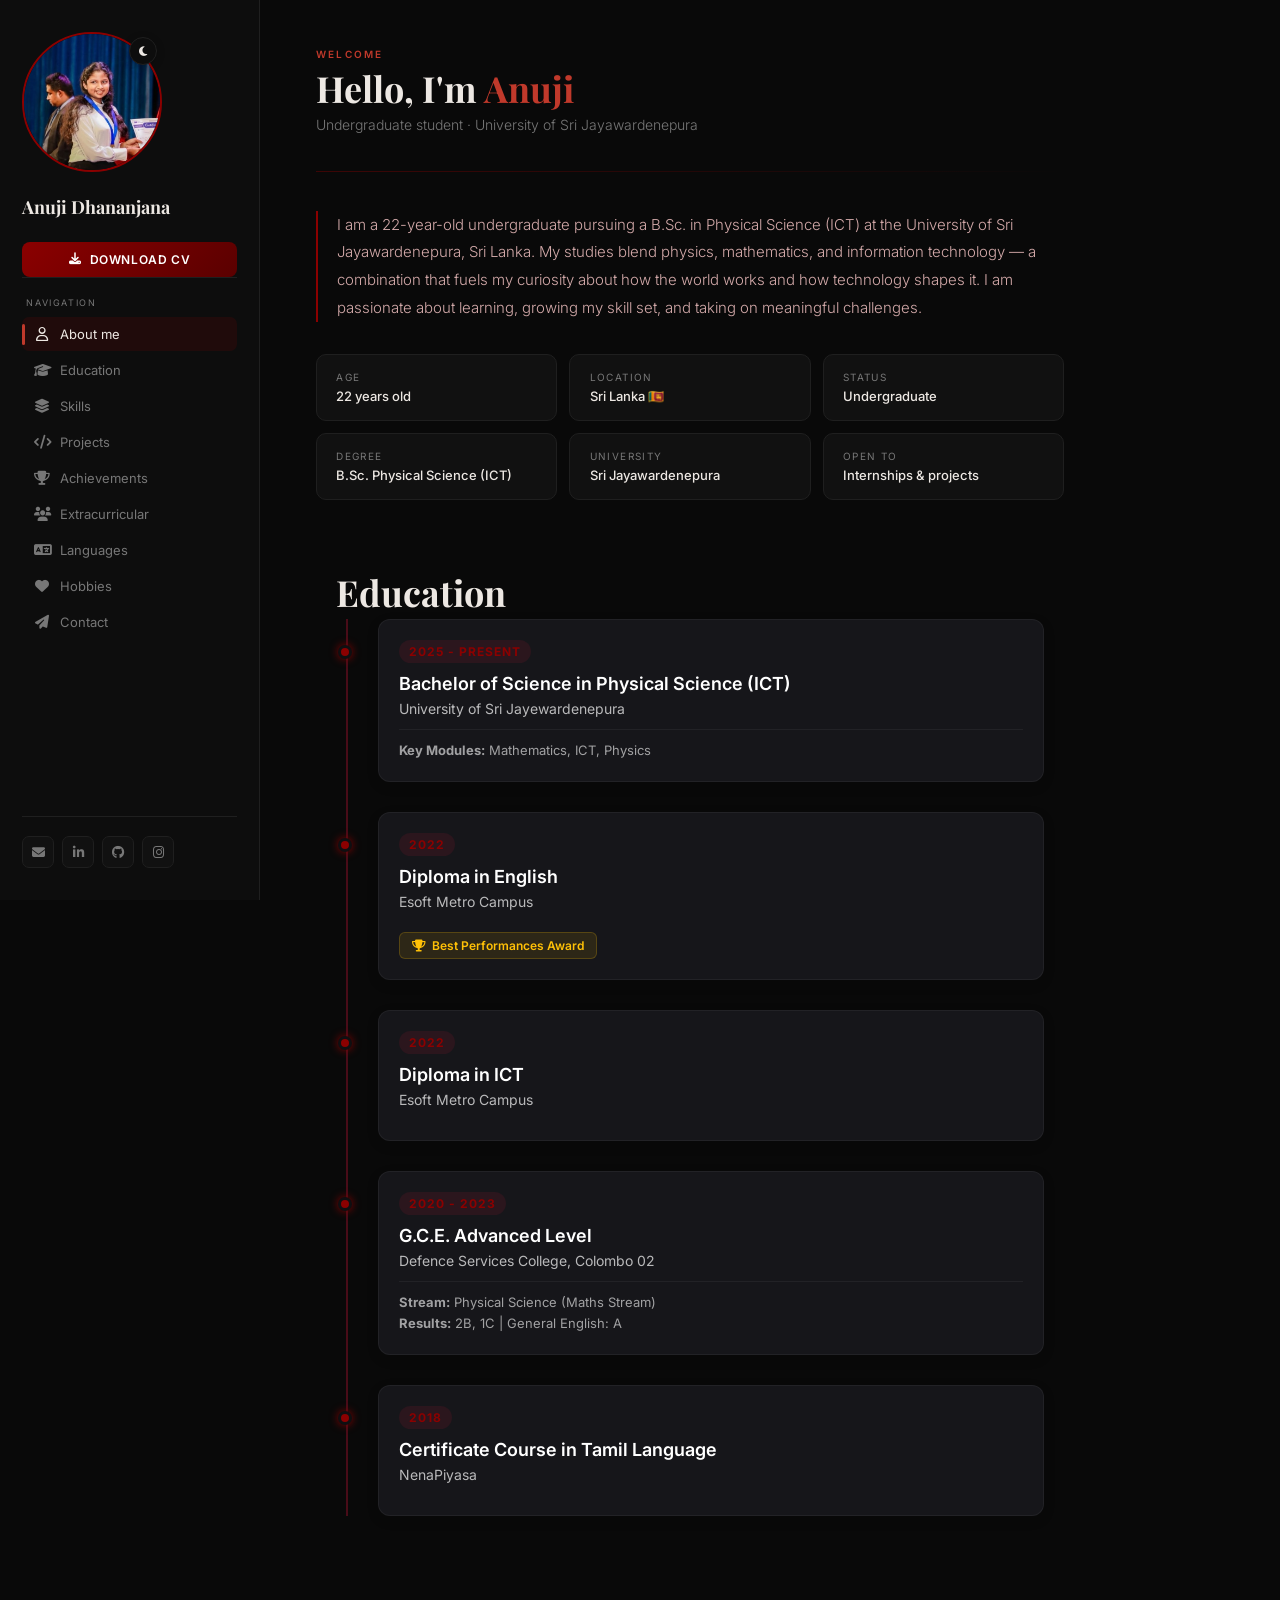
==== index.html @ 2f204ef8 "Completed education section with correct author details" ====
<!DOCTYPE html>
<html lang="en">
<head>
  <meta charset="UTF-8" />
  <meta name="viewport" content="width=device-width, initial-scale=1.0"/>
  <title>Anuji Dhananjana | Portfolio</title>
  <link href="https://fonts.googleapis.com/css2?family=Playfair+Display:ital,wght@0,400;0,700;1,400&family=Inter:wght@300;400;500;600&display=swap" rel="stylesheet"/>
  <link rel="stylesheet" href="https://cdnjs.cloudflare.com/ajax/libs/font-awesome/6.5.0/css/all.min.css"/>
  <link rel="stylesheet" href="style.css" />
</head>
<body>

  <aside class="sidebar">
  
  <div class="profile-container">
    <button class="theme-btn" id="themeToggleBtn">
      <i class="fa-solid fa-moon"></i>
    </button>
    <img src="my photo.jpg.jpeg" alt="Anuji Dhananjana" class="sidebar-profile-img" onerror="this.style.display='none';">
  </div>

    <p class="sidebar-name">Anuji Dhananjana</p>
    
    
    <a href="CV.pdf" download="Anuji_Dhananjana_CV.pdf" class="cv-download-btn">
      <i class="fa-solid fa-download"></i> Download CV
    </a>

    <div class="nav-divider"></div>
    <p class="nav-label">Navigation</p>
    <nav>
      <a href="#" class="active" data-section="about"><i class="fa-regular fa-user"></i> About me</a>
      <a href="#" data-section="education"><i class="fa-solid fa-graduation-cap"></i> Education</a>
      <a href="#" data-section="skills"><i class="fa-solid fa-layer-group"></i> Skills</a>
      <a href="#" data-section="projects"><i class="fa-solid fa-code"></i> Projects</a>
      <a href="#" data-section="achievements"><i class="fa-solid fa-trophy"></i> Achievements</a>
      <a href="#" data-section="extracurricular"><i class="fa-solid fa-users"></i> Extracurricular</a>
      <a href="#" data-section="languages"><i class="fa-solid fa-language"></i> Languages</a>
      <a href="#" data-section="hobbies"><i class="fa-solid fa-heart"></i> Hobbies</a>
      <a href="#" data-section="contact"><i class="fa-solid fa-paper-plane"></i> Contact</a>
    </nav>
    <div class="sidebar-social">
      <a href="mailto:anujidhananjana67@gmail.com" title="Email"><i class="fa-solid fa-envelope"></i></a>
      <a href="https://www.linkedin.com/in/anuji-dhananjana" target="_blank" title="LinkedIn"><i class="fa-brands fa-linkedin-in"></i></a>
      <a href="https://github.com/anujidhananjana67-tech" target="_blank" title="GitHub"><i class="fa-brands fa-github"></i></a>
      <a href="https://www.instagram.com/__snixzee.__" target="_blank" title="Instagram"><i class="fa-brands fa-instagram"></i></a>
    </div>
  </aside>

  <main>

    <section id="about" class="section active">
      <p class="section-eyebrow">Welcome</p>
      <h1 class="section-title">Hello, I'm <em>Anuji</em></h1>
      <p class="section-sub">Undergraduate student · University of Sri Jayawardenepura</p>
      <div class="divider"></div>
      <p class="about-intro">
        I am a 22-year-old undergraduate pursuing a B.Sc. in Physical Science (ICT) at the University of Sri Jayawardenepura, Sri Lanka. My studies blend physics, mathematics, and information technology — a combination that fuels my curiosity about how the world works and how technology shapes it. I am passionate about learning, growing my skill set, and taking on meaningful challenges.
      </p>
      <div class="about-grid">
        <div class="about-card">
          <p class="lbl">Age</p>
          <p class="val">22 years old</p>
        </div>
        <div class="about-card">
          <p class="lbl">Location</p>
          <p class="val">Sri Lanka 🇱🇰</p>
        </div>
        <div class="about-card">
          <p class="lbl">Status</p>
          <p class="val">Undergraduate</p>
        </div>
        <div class="about-card">
          <p class="lbl">Degree</p>
          <p class="val">B.Sc. Physical Science (ICT)</p>
        </div>
        <div class="about-card">
          <p class="lbl">University</p>
          <p class="val">Sri Jayawardenepura</p>
        </div>
        <div class="about-card">
          <p class="lbl">Open to</p>
          <p class="val">Internships & projects</p>
        </div>
      </div>
    </section>

  <section id="education" class="education-section">
  <h2 class="section-title">Education</h2>
  
  <div class="education-timeline">
    
    <!-- University Section -->
    <div class="education-item">
      <div class="education-dot"></div>
      <div class="education-content">
        <span class="education-date">2025 - Present</span>
        <h3>Bachelor of Science in Physical Science (ICT)</h3>
        <h4>University of Sri Jayewardenepura</h4>
        <div class="education-details">
          <strong>Key Modules:</strong> Mathematics, ICT, Physics
        </div>
      </div>
    </div>

    <!-- Diploma in English -->
    <div class="education-item">
      <div class="education-dot"></div>
      <div class="education-content">
        <span class="education-date">2022</span>
        <h3>Diploma in English</h3>
        <h4>Esoft Metro Campus</h4>
        <div class="education-badge">
          <i class="fa-solid fa-trophy"></i> Best Performances Award
        </div>
      </div>
    </div>

    <!-- Diploma in ICT -->
    <div class="education-item">
      <div class="education-dot"></div>
      <div class="education-content">
        <span class="education-date">2022</span>
        <h3>Diploma in ICT</h3>
        <h4>Esoft Metro Campus</h4>
      </div>
    </div>

    <!-- Advanced Level Section -->
    <div class="education-item">
      <div class="education-dot"></div>
      <div class="education-content">
        <span class="education-date">2020 - 2023</span>
        <h3>G.C.E. Advanced Level</h3>
        <h4>Defence Services College, Colombo 02</h4>
        <div class="education-details">
          <strong>Stream:</strong> Physical Science (Maths Stream)<br>
          <strong>Results:</strong> 2B, 1C | General English: A
        </div>
      </div>
    </div>

    <!-- Tamil Language Course -->
    <div class="education-item">
      <div class="education-dot"></div>
      <div class="education-content">
        <span class="education-date">2018</span>
        <h3>Certificate Course in Tamil Language</h3>
        <h4>NenaPiyasa</h4>
      </div>
    </div>

  </div>
</section>

    <section id="skills" class="section">
      <p class="section-eyebrow">Capabilities</p>
      <h1 class="section-title">My <em>Skills</em></h1>
      <p class="section-sub">Building competencies as an undergraduate</p>
      <div class="divider"></div>
      <div class="skills-grid">
        <div class="skill-card">
          <div class="skill-icon"><i class="fa-solid fa-atom"></i></div>
          <div style="flex:1">
            <p class="skill-name">Physics</p>
            <p class="skill-desc">Classical mechanics, electromagnetism, and modern physics concepts studied at university level.</p>
            <div class="skill-bar-wrap"><div class="skill-bar" style="width:70%"></div></div>
          </div>
        </div>
        <div class="skill-card">
          <div class="skill-icon"><i class="fa-solid fa-infinity"></i></div>
          <div style="flex:1">
            <p class="skill-name">Mathematics</p>
            <p class="skill-desc">Calculus, linear algebra, statistics, and analytical problem-solving.</p>
            <div class="skill-bar-wrap"><div class="skill-bar" style="width:75%"></div></div>
          </div>
        </div>
        <div class="skill-card">
          <div class="skill-icon"><i class="fa-solid fa-laptop-code"></i></div>
          <div style="flex:1">
            <p class="skill-name">ICT Fundamentals</p>
            <p class="skill-desc">Core computing, information systems, and digital technology principles.</p>
            <div class="skill-bar-wrap"><div class="skill-bar" style="width:65%"></div></div>
          </div>
        </div>
        <div class="skill-card">
          <div class="skill-icon"><i class="fa-solid fa-brain"></i></div>
          <div style="flex:1">
            <p class="skill-name">Analytical Thinking</p>
            <p class="skill-desc">Logical reasoning and structured problem-solving developed through science education.</p>
            <div class="skill-bar-wrap"><div class="skill-bar" style="width:80%"></div></div>
          </div>
        </div>
        <div class="skill-card">
          <div class="skill-icon"><i class="fa-solid fa-users"></i></div>
          <div style="flex:1">
            <p class="skill-name">Teamwork</p>
            <p class="skill-desc">Collaborative work in group assignments and university activities.</p>
            <div class="skill-bar-wrap"><div class="skill-bar" style="width:78%"></div></div>
          </div>
        </div>
        <div class="skill-card">
          <div class="skill-icon"><i class="fa-solid fa-comments"></i></div>
          <div style="flex:1">
            <p class="skill-name">Communication</p>
            <p class="skill-desc">Presenting ideas clearly in both Sinhala and English.</p>
            <div class="skill-bar-wrap"><div class="skill-bar" style="width:72%"></div></div>
          </div>
        </div>
      </div>
    </section>

    <section id="projects" class="section">
      <p class="section-eyebrow">Work & Learning</p>
      <h1 class="section-title">Projects & <em>Coursework</em></h1>
      <p class="section-sub">Academic projects and hands-on learning</p>
      <div class="divider"></div>
      <div class="project-card">
        <span class="project-tag">Coursework</span>
        <p class="project-name">Physics Laboratory Reports</p>
        <p class="project-desc">Conducted and documented various physics experiments including mechanics, optics, and electrical circuits. Developed skills in data collection, error analysis, and scientific writing.</p>
        <div class="project-techs">
          <span class="tech-pill">Physics</span>
          <span class="tech-pill">Data analysis</span>
          <span class="tech-pill">Scientific writing</span>
        </div>
      </div>
      <div class="project-card">
        <span class="project-tag">Academic</span>
        <p class="project-name">Mathematics Problem Sets</p>
        <p class="project-desc">Completed advanced problem sets in calculus, linear algebra, and statistics as part of the degree curriculum. Strengthened logical and numerical reasoning skills.</p>
        <div class="project-techs">
          <span class="tech-pill">Calculus</span>
          <span class="tech-pill">Linear Algebra</span>
          <span class="tech-pill">Statistics</span>
        </div>
      </div>
    </section>

    <section id="achievements" class="section">
      <p class="section-eyebrow">Recognition</p>
      <h1 class="section-title"><em>Achievements</em></h1>
      <p class="section-sub">Milestones along the way</p>
      <div class="divider"></div>
      <div class="achievement-item">
        <div class="ach-icon"><i class="fa-solid fa-graduation-cap"></i></div>
        <div>
          <p class="ach-title">University Admission — Physical Science (ICT)</p>
          <p class="ach-sub">Secured a place at University of Sri Jayawardenepura through competitive A/L results · 2022</p>
        </div>
      </div>
      <div class="achievement-item">
        <div class="ach-icon"><i class="fa-solid fa-star"></i></div>
        <div>
          <p class="ach-title">G.C.E. Advanced Level — Physical Science Stream</p>
          <p class="ach-sub">Completed A/L examinations qualifying for university entry in Physical Science</p>
        </div>
      </div>
    </section>

    <section id="extracurricular" class="section">
      <p class="section-eyebrow">Beyond the Classroom</p>
      <h1 class="section-title">Extracurricular <em>Activities</em></h1>
      <p class="section-sub">Involvement outside of academics</p>
      <div class="divider"></div>
      <div class="extra-card">
        <div class="extra-icon"><i class="fa-solid fa-university"></i></div>
        <div>
          <p class="extra-title">University Student Community</p>
          <p class="extra-sub">Actively participating in university life, student events, and community programmes at the University of Sri Jayawardenepura.</p>
        </div>
      </div>
      <div class="extra-card">
        <div class="extra-icon"><i class="fa-solid fa-music"></i></div>
        <div>
          <p class="extra-title">Dance</p>
          <p class="extra-sub">Active dancer — a creative pursuit that builds discipline, coordination, and self-expression.</p>
        </div>
      </div>
    </section>

    <section id="languages" class="section">
      <p class="section-eyebrow">Communication</p>
      <h1 class="section-title"><em>Languages</em></h1>
      <p class="section-sub">Languages I speak and understand</p>
      <div class="divider"></div>
      <div class="lang-grid">
        <div class="lang-card">
          <div class="lang-flag">🇱🇰</div>
          <div>
            <p class="lang-name">Sinhala</p>
            <p class="lang-level">Native language</p>
            <div class="lang-dots">
              <div class="ldot on"></div><div class="ldot on"></div><div class="ldot on"></div><div class="ldot on"></div><div class="ldot on"></div>
            </div>
          </div>
        </div>
        <div class="lang-card">
          <div class="lang-flag">🇬🇧</div>
          <div>
            <p class="lang-name">English</p>
            <p class="lang-level">Academic & professional proficiency</p>
            <div class="lang-dots">
              <div class="ldot on"></div><div class="ldot on"></div><div class="ldot on"></div><div class="ldot on"></div><div class="ldot off"></div>
            </div>
          </div>
        </div>
      </div>
    </section>

    <section id="hobbies" class="section">
      <p class="section-eyebrow">Personal Life</p>
      <h1 class="section-title">Hobbies & <em>Interests</em></h1>
      <p class="section-sub">What keeps me inspired outside of studies</p>
      <div class="divider"></div>
      <div class="hobbies-grid">
        <div class="hobby-card">
          <span class="hobby-icon">💃</span>
          <p class="hobby-name">Dance</p>
          <p class="hobby-note">A passion for movement and rhythm — dance brings creativity and energy into daily life.</p>
        </div>
        <div class="hobby-card">
          <span class="hobby-icon">🌸</span>
          <p class="hobby-name">Paper Quilling</p>
          <p class="hobby-note">Creating intricate art through rolled paper strips — patience, creativity, and precision combined.</p>
        </div>
        <div class="hobby-card">
          <span class="hobby-icon">✈️</span>
          <p class="hobby-name">Travelling</p>
          <p class="hobby-note">Exploring new places, cultures, and experiences — a love of discovery and adventure.</p>
        </div>
      </div>
    </section>

    <section id="contact" class="section">
      <p class="section-eyebrow">Get in Touch</p>
      <h1 class="section-title">Contact <em>Me</em></h1>
      <p class="section-sub">Open to internships, collaborations, and connections</p>
      <div class="divider"></div>
      <div class="contact-grid">
        <a class="contact-card" href="mailto:anujidhananjana67@gmail.com">
          <div class="contact-icon"><i class="fa-solid fa-envelope"></i></div>
          <div>
            <p class="contact-label">Email</p>
            <p class="contact-value">anujidhananjana67@gmail.com</p>
          </div>
        </a>
        <a class="contact-card" href="https://www.linkedin.com/in/anuji-dhananjana" target="_blank">
          <div class="contact-icon"><i class="fa-brands fa-linkedin-in"></i></div>
          <div>
            <p class="contact-label">LinkedIn</p>
            <p class="contact-value">Anuji Dhananjana</p>
          </div>
        </a>
        <a class="contact-card" href="https://github.com/anujidhananjana67-tech" target="_blank">
          <div class="contact-icon"><i class="fa-brands fa-github"></i></div>
          <div>
            <p class="contact-label">GitHub</p>
            <p class="contact-value">anujidhananjana67-tech</p>
          </div>
        </a>
        <a class="contact-card" href="https://www.instagram.com/__snixzee.__" target="_blank">
          <div class="contact-icon"><i class="fa-brands fa-instagram"></i></div>
          <div>
            <p class="contact-label">Instagram</p>
            <p class="contact-value">@__snixzee.__</p>
          </div>
        </a>
      </div>
      <div class="contact-msg">
        <p>Feel free to reach out for <strong>internship opportunities</strong>, <strong>academic collaborations</strong>, or just to connect. I'm always open to learning from new people and experiences.</p>
      </div>
    </section>

  </main>

  <script src="script.js"></script>
</body>
</html>
---- style.css ----
*, *::before, *::after { margin: 0; padding: 0; box-sizing: border-box; }

/* ── THEME VARIABLES ── */
:root {
  --crimson: #8B0000;
  --crimson-mid: #A80000;
  --crimson-light: #C0392B;
  --crimson-glow: rgba(139,0,0,0.15);
  
  /* Dark Mode Defaults */
  --black: #090909;
  --sidebar-bg: #0d0d0d;
  --card: #111111;
  --card2: #161616;
  --border: #1f1f1f;
  --border-red: rgba(139,0,0,0.35);
  --text: #EDE8E3;
  --text-muted: #777;
  --text-accent: #D4AAAA;
  --chip-dark-bg: #191919;
  --chip-dark-border: #272727;
  --chip-dark-text: #888;
  
  --nav-w: 260px;
}

/* Light Mode Overrides */
[data-theme="light"] {
  --black: #f7f5f3;
  --sidebar-bg: #ffffff;
  --card: #ffffff;
  --card2: #fdfdfd;
  --border: #e2deda;
  --border-red: rgba(139,0,0,0.2);
  --text: #222222;
  --text-muted: #666666;
  --text-accent: #5c3a3a;
  --crimson-glow: rgba(139,0,0,0.08);
  --chip-dark-bg: #eaeaea;
  --chip-dark-border: #d0d0d0;
  --chip-dark-text: #555;
}

html { scroll-behavior: smooth; }

body {
  background: var(--black);
  color: var(--text);
  font-family: 'Inter', sans-serif;
  display: flex;
  min-height: 100vh;
  transition: background 0.3s, color 0.3s;
}

/* ── SIDEBAR ── */
.sidebar {
  width: var(--nav-w);
  position: fixed;
  top: 0; left: 0; bottom: 0;
  background: var(--sidebar-bg);
  border-right: 1px solid var(--border);
  display: flex;
  flex-direction: column;
  padding: 2rem 1.4rem;
  z-index: 100;
  transition: background 0.3s, border-color 0.3s;
  overflow-y: auto;
}

.theme-toggle-wrap {
  display: flex;
  justify-content: flex-end;
  margin-bottom: 1rem;
}

.theme-btn {
  position: absolute;
  top: 5px; right: 5px;     
  z-index: 10;
  width: 28px;              
  height: 28px;             
  border-radius: 50%;       
  background: var(--sidebar-bg);
  border: 1px solid var(--border);
  color: var(--text);
  cursor: pointer;
  display: flex;
  align-items: center;
  justify-content: center;
  font-size: 11px;
  transition: all 0.2s ease;
  box-shadow: 0 2px 8px rgba(0,0,0,0.2); 
}

.theme-btn:hover {
  border-color: var(--crimson-light);
  transform: scale(1.05);   
}

.profile-container {
  position: relative;
  width: 140px;
  height: 140px;
  margin-bottom: 1.5rem;
}

.sidebar-profile-img {
  width: 100%;
  height: 100%;
  border-radius: 50%;
  object-fit: cover;
  border: 2px solid var(--crimson);
  background: #222;
  display: block;
}

.sidebar-name {
  font-family: 'Playfair Display', serif;
  font-size: 18px; font-weight: 700;
  color: var(--text); line-height: 1.25;
  margin-bottom: 4px;
}

.sidebar-role {
  font-size: 11px; color: var(--crimson-light);
  letter-spacing: 0.1em; text-transform: uppercase;
  margin-bottom: 1.5rem;
}

.nav-divider {
  height: 1px; background: var(--border);
  margin-bottom: 1.2rem;
}

.nav-label {
  font-size: 9px; letter-spacing: 0.18em;
  text-transform: uppercase; color: var(--text-muted);
  margin-bottom: 0.6rem; padding-left: 4px;
}

nav { flex: 1; }

nav a {
  display: flex; align-items: center; gap: 10px;
  padding: 9px 12px; border-radius: 7px;
  text-decoration: none; color: var(--text-muted);
  font-size: 13px; font-weight: 400;
  margin-bottom: 2px;
  transition: background 0.18s, color 0.18s;
  position: relative;
}

nav a i { font-size: 14px; width: 16px; text-align: center; }

nav a:hover, nav a.active {
  background: var(--crimson-glow);
  color: var(--text);
}

nav a.active::before {
  content: '';
  position: absolute; left: 0; top: 20%; bottom: 20%;
  width: 3px; border-radius: 2px;
  background: var(--crimson-light);
}

.cv-download-btn {
  display: flex;
  align-items: center;
  justify-content: center;
  gap: 8px;
  background: linear-gradient(135deg, var(--crimson) 0%, #5a0000 100%);
  color: #ffffff;
  text-decoration: none;
  padding: 10px;
  border-radius: 8px;
  font-size: 12px;
  font-weight: 600;
  letter-spacing: 0.05em;
  text-transform: uppercase;
  margin-top: 1.2rem;
  transition: opacity 0.2s;
}
.cv-download-btn:hover {
  opacity: 0.9;
}

.sidebar-social {
  display: flex; gap: 8px; flex-wrap: wrap;
  margin-top: 1.2rem; padding-top: 1.2rem;
  border-top: 1px solid var(--border);
}

.sidebar-social a {
  width: 32px; height: 32px;
  background: var(--card); border: 1px solid var(--border);
  border-radius: 7px;
  display: flex; align-items: center; justify-content: center;
  color: var(--text-muted); font-size: 13px;
  text-decoration: none;
  transition: border-color 0.18s, color 0.18s, background 0.3s;
}

.sidebar-social a:hover { border-color: var(--border-red); color: var(--crimson-light); }

/* ── MAIN ── */
main {
  margin-left: var(--nav-w);
  flex: 1;
  padding: 3rem 3.5rem;
  max-width: 860px;
  transition: padding 0.3s;
}

/* ── SECTION BASE ── */
.section { display: none; }
.section.active { display: block; }

.section-eyebrow {
  font-size: 10px; letter-spacing: 0.22em;
  text-transform: uppercase; color: var(--crimson-light);
  margin-bottom: 0.5rem; font-weight: 600;
}

.section-title {
  font-family: 'Playfair Display', serif;
  font-size: 36px; font-weight: 700; color: var(--text);
  line-height: 1.15; margin-bottom: 0.4rem;
}

.section-title em { color: var(--crimson-light); font-style: normal; }

.section-sub {
  font-size: 14px; color: var(--text-muted);
  margin-bottom: 2.4rem; font-weight: 300;
}

.divider {
  height: 1px;
  background: linear-gradient(to right, var(--crimson), transparent);
  margin-bottom: 2.4rem;
  opacity: 0.4;
}

/* ── ABOUT ── */
.about-intro {
  font-size: 15px; line-height: 1.85;
  color: var(--text-accent);
  border-left: 2px solid var(--crimson);
  padding-left: 1.2rem;
  margin-bottom: 2rem;
  font-weight: 300;
}

.about-grid {
  display: grid;
  grid-template-columns: 1fr 1fr 1fr;
  gap: 12px; margin-bottom: 2rem;
}

.about-card {
  background: var(--card); border: 1px solid var(--border);
  border-radius: 10px; padding: 1rem 1.2rem;
  transition: background 0.3s, border-color 0.3s;
}

.about-card .lbl {
  font-size: 10px; letter-spacing: 0.14em;
  text-transform: uppercase; color: var(--text-muted);
  margin-bottom: 5px;
}

.about-card .val {
  font-size: 13px; color: var(--text); font-weight: 500;
}


/* --- EDUCATION SECTION STYLING --- */
.education-section {
  padding: 40px 20px;
  max-width: 800px;
  margin: 0 auto;
}

/* Timeline එක මැදින් යන ප්‍රධාන ඉර */
.education-timeline {
  position: relative;
  border-left: 2px solid rgba(220, 20, 60, 0.3); /* Crimson පාට ලස්සන රේඛාවක් */
  padding-left: 30px;
  margin-left: 10px;
  display: flex;
  flex-direction: column;
  gap: 30px; /* කාඩ්ස් අතර හිස්තැන */
}

/* හැම අධ්‍යාපන කොටසක්ම වෙන වෙනම ලස්සන කාඩ් එකක් කරනවා */
.education-item {
  position: relative;
  background: #16161a; /* Sidebar එකට ගැලපෙන dark background එකක් */
  padding: 20px;
  border-radius: 12px;
  border: 1px solid rgba(255, 255, 255, 0.05);
  box-shadow: 0 4px 12px rgba(0, 0, 0, 0.15);
  transition: all 0.3s ease;
}

/* මවුස් එක කාඩ් එක උඩට ගෙනියද්දී ලස්සන වෙන්න */
.education-item:hover {
  transform: translateY(-3px);
  border-color: rgba(220, 20, 60, 0.4);
  box-shadow: 0 6px 20px rgba(220, 20, 60, 0.1);
}

/* ඉර උඩ වදින කුඩා රවුම් තිත */
.education-dot {
  position: absolute;
  left: -41px; /* ඉර උඩටම ගන්න */
  top: 25px;
  width: 14px;
  height: 14px;
  border-radius: 50%;
  background: var(--crimson, #dc143c);
  border: 3px solid #0f0f11; /* background එකේ පාට */
  box-shadow: 0 0 8px var(--crimson, #dc143c);
}

/* අවුරුදු පේන කොටස (Date) */
.education-date {
  display: inline-block;
  font-size: 12px;
  font-weight: 700;
  color: var(--crimson, #dc143c);
  background: rgba(220, 20, 60, 0.1);
  padding: 4px 10px;
  border-radius: 20px;
  margin-bottom: 10px;
  text-transform: uppercase;
  letter-spacing: 1px;
}

/* Degree/Diploma Titles */
.education-content h3 {
  font-size: 18px;
  color: #ffffff;
  margin: 0 0 6px 0;
  font-weight: 600;
}

/* University/School Names */
.education-content h4 {
  font-size: 14px;
  color: rgba(255, 255, 255, 0.7);
  margin: 0 0 12px 0;
  font-weight: 400;
}

/* Modules සහ Results විස්තර */
.education-details {
  margin-top: 10px;
  font-size: 13px;
  color: rgba(255, 255, 255, 0.6);
  line-height: 1.6;
  border-top: 1px solid rgba(255, 255, 255, 0.05);
  padding-top: 10px;
}

/* Best Performance Trophy Badge */
.education-badge {
  display: inline-flex;
  align-items: center;
  gap: 6px;
  background: rgba(255, 193, 7, 0.1); /* Gold/Yellow background */
  color: #ffc107;
  padding: 5px 12px;
  border-radius: 6px;
  font-size: 12px;
  font-weight: 600;
  margin-top: 10px;
  border: 1px solid rgba(255, 193, 7, 0.2);
}


.subject-chips { display: flex; gap: 8px; flex-wrap: wrap; margin-top: 1rem; }

.chip {
  padding: 5px 13px; border-radius: 20px;
  font-size: 12px; font-weight: 500;
}

.chip.red { background: rgba(139,0,0,0.15); border: 1px solid var(--border-red); color: var(--crimson-light); }
.chip.dark { background: var(--chip-dark-bg); border: 1px solid var(--chip-dark-border); color: var(--chip-dark-text); }

/* ── SKILLS ── */
.skills-grid {
  display: grid; grid-template-columns: 1fr 1fr;
  gap: 12px;
}

.skill-card {
  background: var(--card); border: 1px solid var(--border);
  border-radius: 10px; padding: 1.1rem 1.3rem;
  display: flex; gap: 12px; align-items: flex-start;
  transition: background 0.3s, border-color 0.3s;
}

.skill-icon {
  width: 36px; height: 36px; flex-shrink: 0;
  border-radius: 8px;
  background: rgba(139,0,0,0.15);
  border: 1px solid var(--border-red);
  display: flex; align-items: center; justify-content: center;
  color: var(--crimson-light); font-size: 15px;
}

.skill-name { font-size: 13px; font-weight: 500; color: var(--text); margin-bottom: 3px; }
.skill-desc { font-size: 11px; color: var(--text-muted); line-height: 1.5; }

.skill-bar-wrap { margin-top: 6px; height: 3px; background: var(--border); border-radius: 2px; }
.skill-bar { height: 3px; border-radius: 2px; background: linear-gradient(to right, var(--crimson), var(--crimson-light)); }

/* ── PROJECTS ── */
.project-card {
  background: var(--card); border: 1px solid var(--border);
  border-radius: 12px; padding: 1.5rem 1.7rem;
  margin-bottom: 1.2rem;
  position: relative; overflow: hidden;
  transition: background 0.3s, border-color 0.3s;
}

.project-card::before {
  content: '';
  position: absolute; top: 0; left: 0; right: 0; height: 2px;
  background: linear-gradient(to right, var(--crimson), transparent);
}

.project-tag {
  display: inline-block;
  padding: 3px 9px; border-radius: 20px;
  font-size: 10px; letter-spacing: 0.08em;
  background: rgba(139,0,0,0.12);
  border: 1px solid var(--border-red);
  color: var(--crimson-light);
  margin-bottom: 10px; text-transform: uppercase;
}

.project-name { font-size: 16px; font-weight: 600; color: var(--text); margin-bottom: 6px; }
.project-desc { font-size: 13px; color: var(--text-muted); line-height: 1.65; margin-bottom: 12px; }

.project-techs { display: flex; gap: 6px; flex-wrap: wrap; }
.tech-pill {
  padding: 3px 10px; border-radius: 5px;
  background: var(--chip-dark-bg); border: 1px solid var(--chip-dark-border);
  font-size: 11px; color: var(--text-muted);
}

/* ── HOBBIES ── */
.hobbies-grid { display: grid; grid-template-columns: repeat(3,1fr); gap: 14px; }

.hobby-card {
  background: var(--card); border: 1px solid var(--border);
  border-radius: 12px; padding: 1.6rem 1.2rem;
  text-align: center;
  transition: border-color 0.2s, background 0.3s;
}

.hobby-card:hover { border-color: var(--border-red); }

.hobby-icon {
  font-size: 28px; margin-bottom: 10px;
  display: block;
}

.hobby-name { font-size: 13px; font-weight: 500; color: var(--text); margin-bottom: 4px; }
.hobby-note { font-size: 11px; color: var(--text-muted); line-height: 1.5; }

/* ── ACHIEVEMENTS ── */
.achievement-item {
  display: flex; gap: 14px; align-items: flex-start;
  padding: 1.2rem 1.4rem;
  background: var(--card); border: 1px solid var(--border);
  border-radius: 10px; margin-bottom: 10px;
  transition: background 0.3s, border-color 0.3s;
}

.ach-icon {
  width: 36px; height: 36px; flex-shrink: 0;
  border-radius: 8px; background: rgba(139,0,0,0.15);
  border: 1px solid var(--border-red);
  display: flex; align-items: center; justify-content: center;
  color: var(--crimson-light); font-size: 14px;
}

.ach-title { font-size: 14px; font-weight: 500; color: var(--text); margin-bottom: 3px; }
.ach-sub { font-size: 12px; color: var(--text-muted); }

/* ── LANGUAGES ── */
.lang-grid { display: grid; grid-template-columns: 1fr 1fr; gap: 12px; }

.lang-card {
  background: var(--card); border: 1px solid var(--border);
  border-radius: 10px; padding: 1.1rem 1.3rem;
  display: flex; align-items: center; gap: 12px;
  transition: background 0.3s, border-color 0.3s;
}

.lang-flag { font-size: 22px; }

.lang-name { font-size: 13px; font-weight: 500; color: var(--text); }
.lang-level { font-size: 11px; color: var(--text-muted); margin-top: 2px; }

.lang-dots { display: flex; gap: 4px; margin-top: 8px; }
.ldot { width: 8px; height: 8px; border-radius: 50%; }
.ldot.on { background: var(--crimson-light); }
.ldot.off { background: var(--border); }

/* ── EXTRACURRICULAR ── */
.extra-card {
  background: var(--card); border: 1px solid var(--border);
  border-radius: 10px; padding: 1.2rem 1.4rem;
  margin-bottom: 10px;
  display: flex; gap: 12px; align-items: flex-start;
  transition: background 0.3s, border-color 0.3s;
}

.extra-icon {
  width: 36px; height: 36px; flex-shrink: 0;
  border-radius: 8px; background: rgba(139,0,0,0.12);
  border: 1px solid var(--border-red);
  display: flex; align-items: center; justify-content: center;
  color: var(--crimson-light); font-size: 14px;
}

.extra-title { font-size: 14px; font-weight: 500; color: var(--text); margin-bottom: 3px; }
.extra-sub { font-size: 12px; color: var(--text-muted); line-height: 1.55; }

/* ── CONTACT ── */
.contact-grid { display: grid; grid-template-columns: 1fr 1fr; gap: 12px; margin-bottom: 2rem; }

.contact-card {
  background: var(--card); border: 1px solid var(--border);
  border-radius: 10px; padding: 1.1rem 1.3rem;
  display: flex; gap: 12px; align-items: center;
  text-decoration: none;
  transition: border-color 0.2s, background 0.3s;
}

.contact-card:hover { border-color: var(--border-red); }

.contact-icon {
  width: 36px; height: 36px; flex-shrink: 0;
  border-radius: 8px; background: rgba(139,0,0,0.15);
  border: 1px solid var(--border-red);
  display: flex; align-items: center; justify-content: center;
  color: var(--crimson-light); font-size: 14px;
}

.contact-label { font-size: 10px; text-transform: uppercase; letter-spacing: 0.1em; color: var(--text-muted); margin-bottom: 3px; }
.contact-value { font-size: 13px; color: var(--text); font-weight: 500; }

.contact-msg {
  background: var(--card2); border: 1px solid var(--border);
  border-radius: 12px; padding: 1.6rem 1.8rem;
  text-align: center;
  transition: background 0.3s, border-color 0.3s;
}

.contact-msg p { font-size: 14px; color: var(--text-muted); line-height: 1.75; }
.contact-msg strong { color: var(--text); }

/* ── RESPONSIVE ── */
@media (max-width: 768px) {
  body { flex-direction: column; }
  .sidebar { width: 100%; position: relative; border-right: none; border-bottom: 1px solid var(--border); padding: 1.5rem; }
  main { margin-left: 0; padding: 2rem 1.2rem; }
  .about-grid { grid-template-columns: 1fr 1fr; }
  .skills-grid, .contact-grid, .lang-grid { grid-template-columns: 1fr; }
  .hobbies-grid { grid-template-columns: 1fr 1fr; }
}
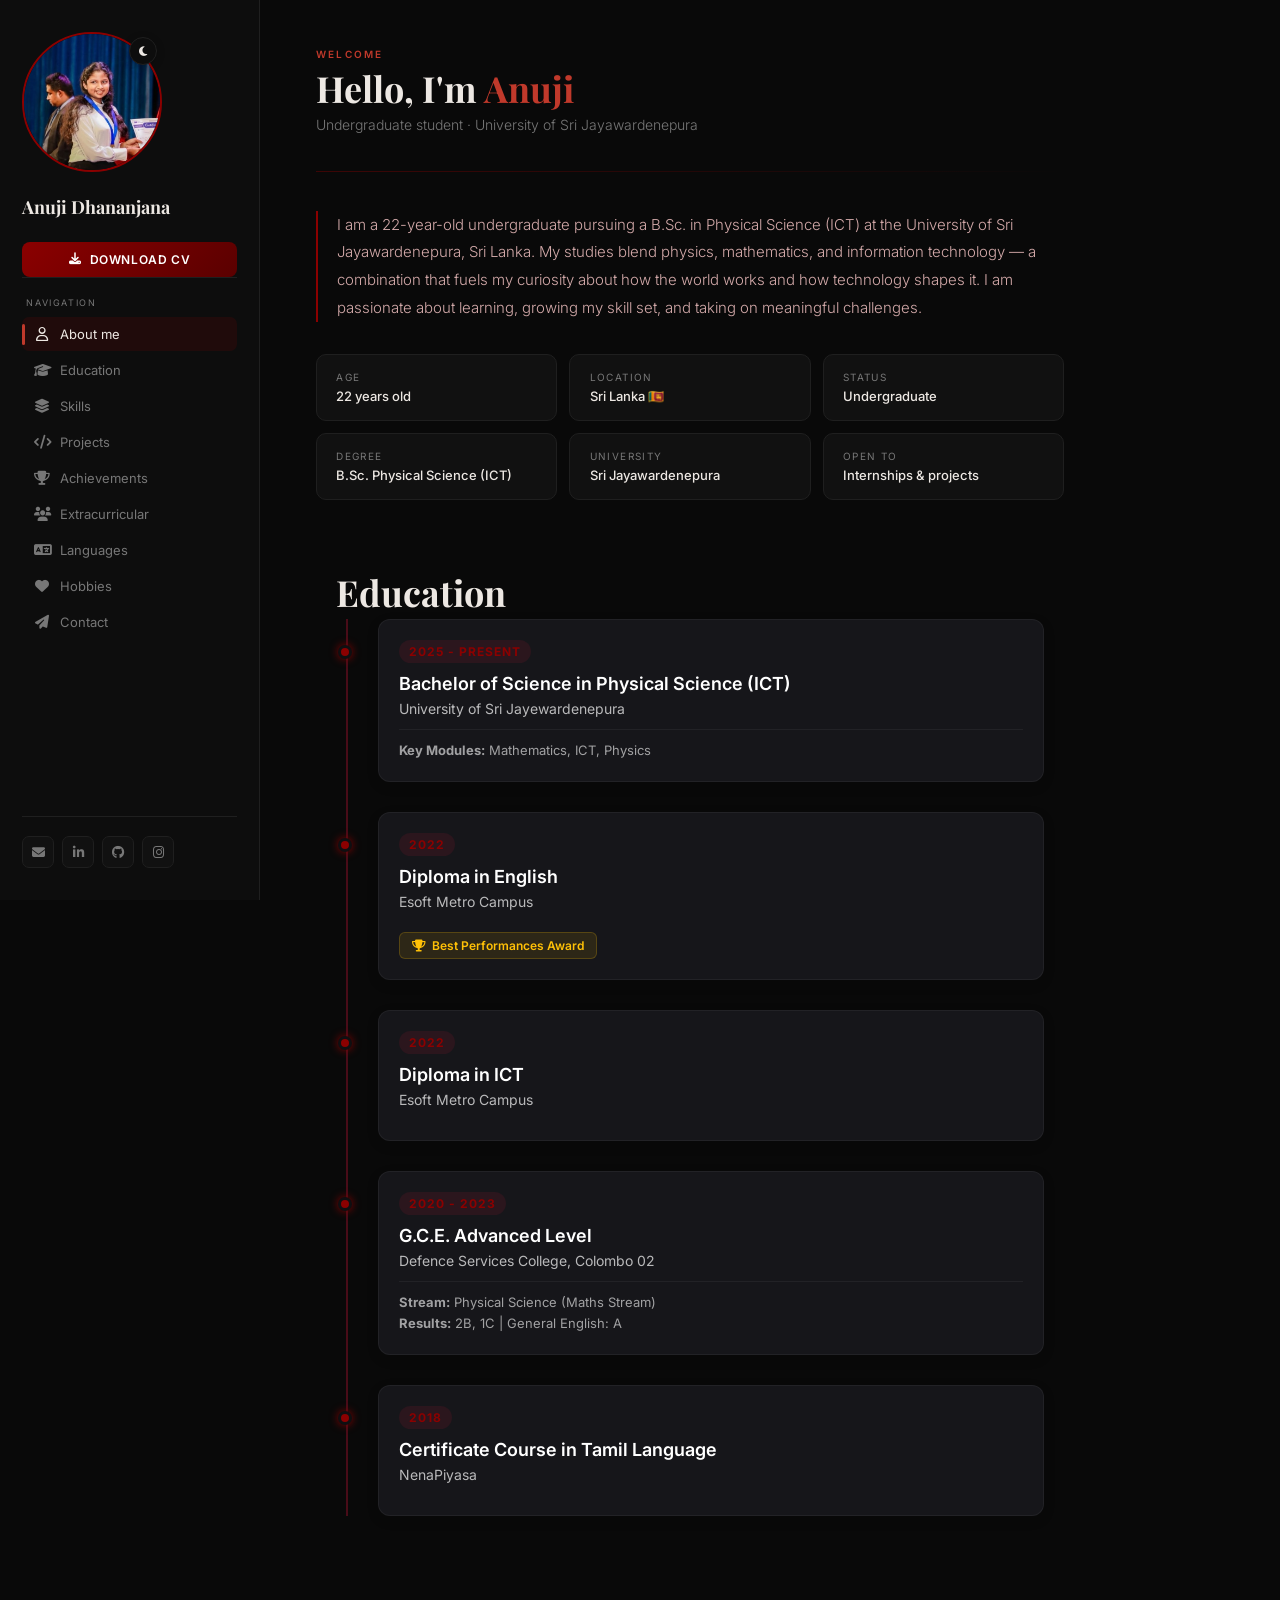
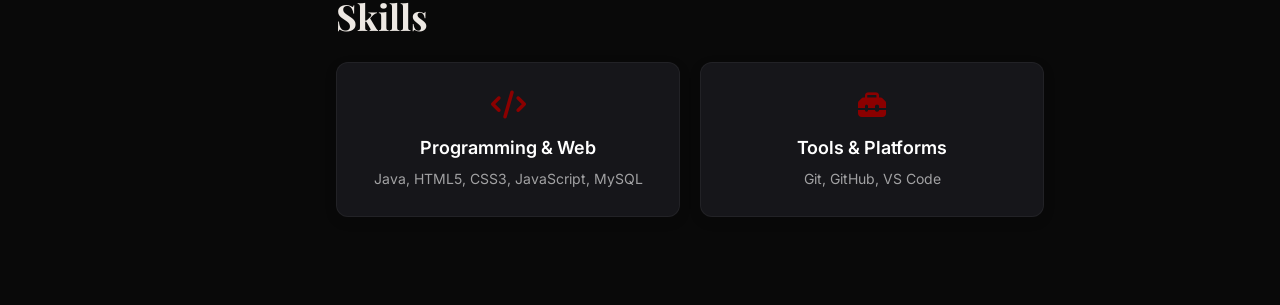
==== commit a552093d: "Re-committing updated education and simplified skills sections" ====
--- a/index.html
+++ b/index.html
@@ -154,62 +154,25 @@
   </div>
 </section>
 
-    <section id="skills" class="section">
-      <p class="section-eyebrow">Capabilities</p>
-      <h1 class="section-title">My <em>Skills</em></h1>
-      <p class="section-sub">Building competencies as an undergraduate</p>
-      <div class="divider"></div>
-      <div class="skills-grid">
-        <div class="skill-card">
-          <div class="skill-icon"><i class="fa-solid fa-atom"></i></div>
-          <div style="flex:1">
-            <p class="skill-name">Physics</p>
-            <p class="skill-desc">Classical mechanics, electromagnetism, and modern physics concepts studied at university level.</p>
-            <div class="skill-bar-wrap"><div class="skill-bar" style="width:70%"></div></div>
-          </div>
-        </div>
-        <div class="skill-card">
-          <div class="skill-icon"><i class="fa-solid fa-infinity"></i></div>
-          <div style="flex:1">
-            <p class="skill-name">Mathematics</p>
-            <p class="skill-desc">Calculus, linear algebra, statistics, and analytical problem-solving.</p>
-            <div class="skill-bar-wrap"><div class="skill-bar" style="width:75%"></div></div>
-          </div>
-        </div>
-        <div class="skill-card">
-          <div class="skill-icon"><i class="fa-solid fa-laptop-code"></i></div>
-          <div style="flex:1">
-            <p class="skill-name">ICT Fundamentals</p>
-            <p class="skill-desc">Core computing, information systems, and digital technology principles.</p>
-            <div class="skill-bar-wrap"><div class="skill-bar" style="width:65%"></div></div>
-          </div>
-        </div>
-        <div class="skill-card">
-          <div class="skill-icon"><i class="fa-solid fa-brain"></i></div>
-          <div style="flex:1">
-            <p class="skill-name">Analytical Thinking</p>
-            <p class="skill-desc">Logical reasoning and structured problem-solving developed through science education.</p>
-            <div class="skill-bar-wrap"><div class="skill-bar" style="width:80%"></div></div>
-          </div>
-        </div>
-        <div class="skill-card">
-          <div class="skill-icon"><i class="fa-solid fa-users"></i></div>
-          <div style="flex:1">
-            <p class="skill-name">Teamwork</p>
-            <p class="skill-desc">Collaborative work in group assignments and university activities.</p>
-            <div class="skill-bar-wrap"><div class="skill-bar" style="width:78%"></div></div>
-          </div>
-        </div>
-        <div class="skill-card">
-          <div class="skill-icon"><i class="fa-solid fa-comments"></i></div>
-          <div style="flex:1">
-            <p class="skill-name">Communication</p>
-            <p class="skill-desc">Presenting ideas clearly in both Sinhala and English.</p>
-            <div class="skill-bar-wrap"><div class="skill-bar" style="width:72%"></div></div>
-          </div>
-        </div>
-      </div>
-    </section>
+    <section id="skills" class="skills-section">
+  <h2 class="section-title">Skills</h2>
+  
+  <div class="skills-grid">
+    <!-- Category 1: Tech & Web -->
+    <div class="skills-card">
+      <div class="skills-icon"><i class="fa-solid fa-code"></i></div>
+      <h3>Programming & Web</h3>
+      <p>Java, HTML5, CSS3, JavaScript, MySQL</p>
+    </div>
+
+    <!-- Category 2: Tools & Platforms -->
+    <div class="skills-card">
+      <div class="skills-icon"><i class="fa-solid fa-toolbox"></i></div>
+      <h3>Tools & Platforms</h3>
+      <p>Git, GitHub, VS Code</p>
+    </div>
+  </div>
+</section>
 
     <section id="projects" class="section">
       <p class="section-eyebrow">Work & Learning</p>
--- a/style.css
+++ b/style.css
@@ -391,27 +391,53 @@
 .chip.dark { background: var(--chip-dark-bg); border: 1px solid var(--chip-dark-border); color: var(--chip-dark-text); }
 
 /* ── SKILLS ── */
+.skills-section {
+  padding: 40px 20px;
+  max-width: 900px;
+  margin: 0 auto;
+}
+
 .skills-grid {
-  display: grid; grid-template-columns: 1fr 1fr;
-  gap: 12px;
-}
-
-.skill-card {
-  background: var(--card); border: 1px solid var(--border);
-  border-radius: 10px; padding: 1.1rem 1.3rem;
-  display: flex; gap: 12px; align-items: flex-start;
-  transition: background 0.3s, border-color 0.3s;
-}
-
-.skill-icon {
-  width: 36px; height: 36px; flex-shrink: 0;
-  border-radius: 8px;
-  background: rgba(139,0,0,0.15);
-  border: 1px solid var(--border-red);
-  display: flex; align-items: center; justify-content: center;
-  color: var(--crimson-light); font-size: 15px;
-}
-
+  display: grid;
+  grid-template-columns: repeat(auto-fit, minmax(250px, 1fr));
+  gap: 20px;
+  margin-top: 25px;
+}
+
+.skills-card {
+  background: #16161a;
+  padding: 25px;
+  border-radius: 12px;
+  border: 1px solid rgba(255, 255, 255, 0.05);
+  text-align: center;
+  box-shadow: 0 4px 12px rgba(0, 0, 0, 0.15);
+  transition: all 0.3s ease;
+}
+
+.skills-card:hover {
+  transform: translateY(-5px);
+  border-color: rgba(220, 20, 60, 0.4);
+  box-shadow: 0 6px 20px rgba(220, 20, 60, 0.1);
+}
+
+.skills-icon {
+  font-size: 28px;
+  color: var(--crimson, #dc143c);
+  margin-bottom: 15px;
+}
+
+.skills-card h3 {
+  font-size: 18px;
+  color: #ffffff;
+  margin-bottom: 10px;
+  font-weight: 600;
+}
+
+.skills-card p {
+  font-size: 14px;
+  color: rgba(255, 255, 255, 0.6);
+  line-height: 1.6;
+}
 .skill-name { font-size: 13px; font-weight: 500; color: var(--text); margin-bottom: 3px; }
 .skill-desc { font-size: 11px; color: var(--text-muted); line-height: 1.5; }
 
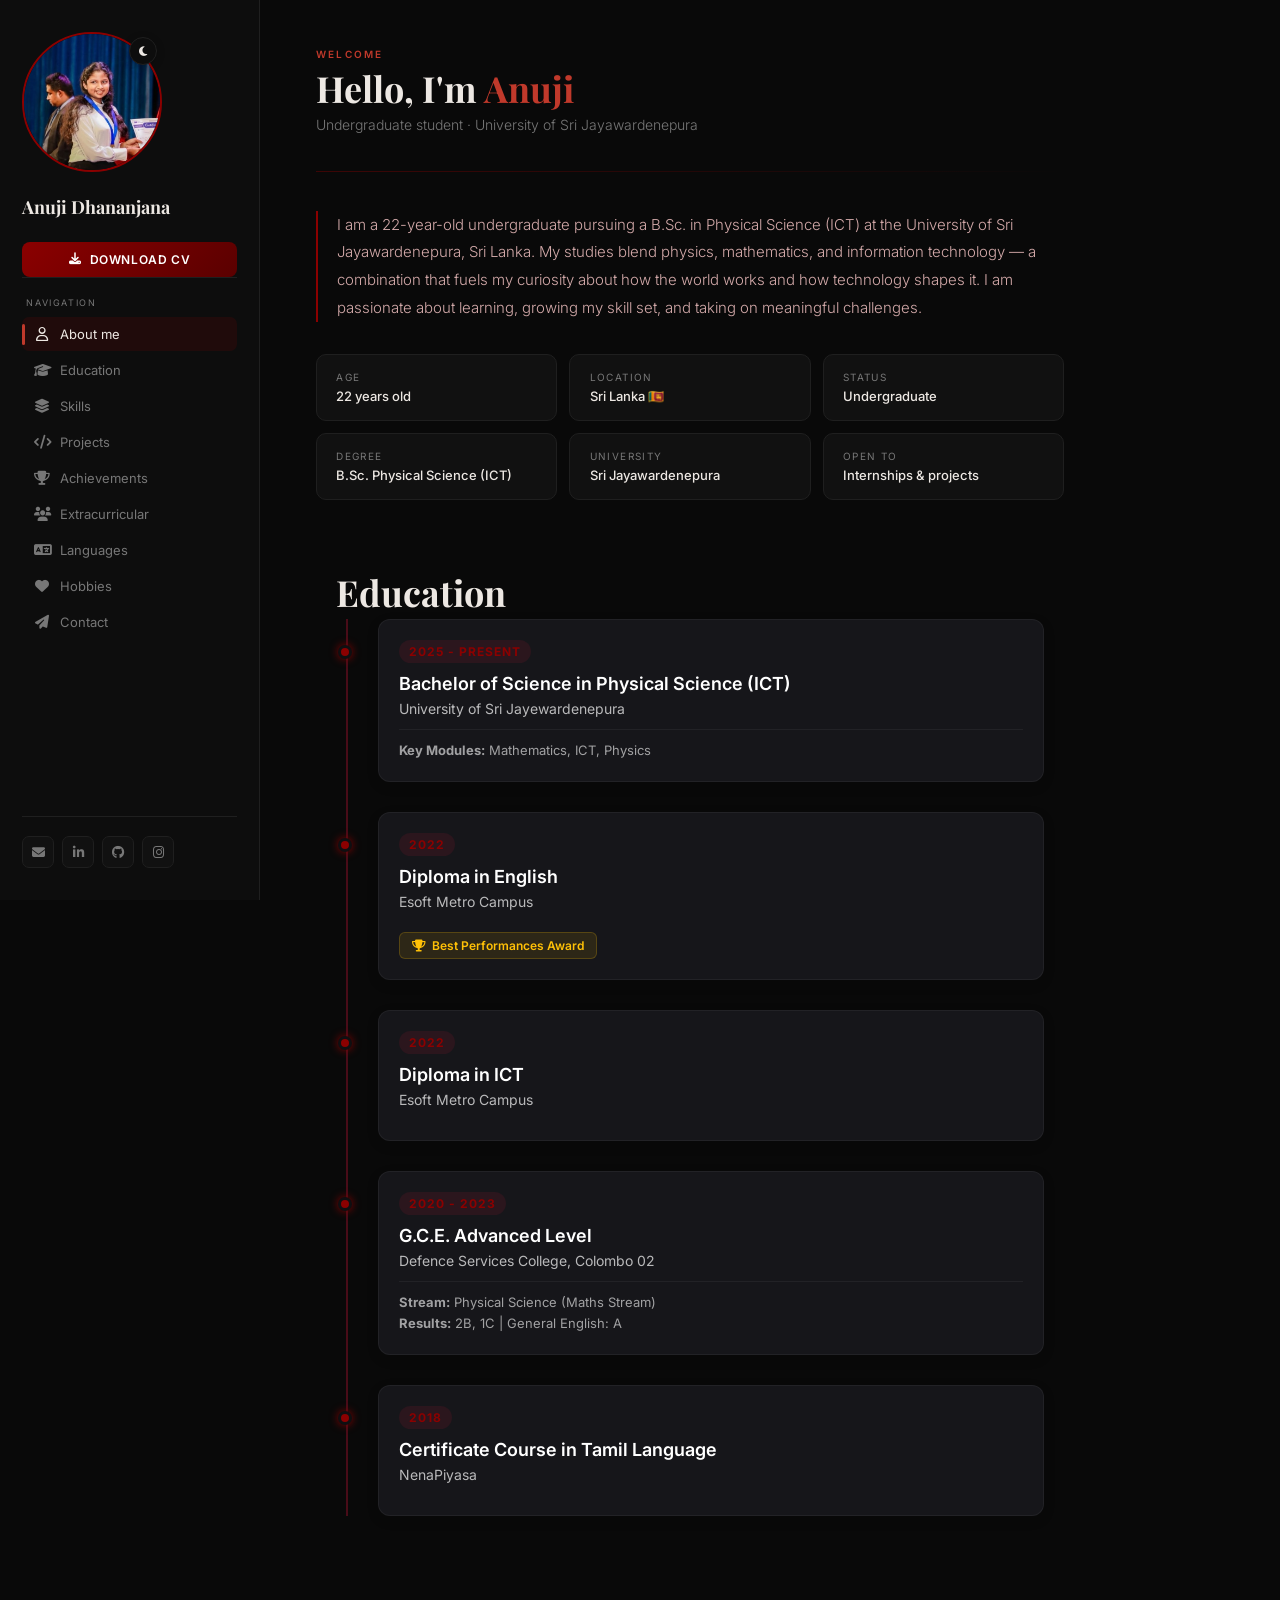
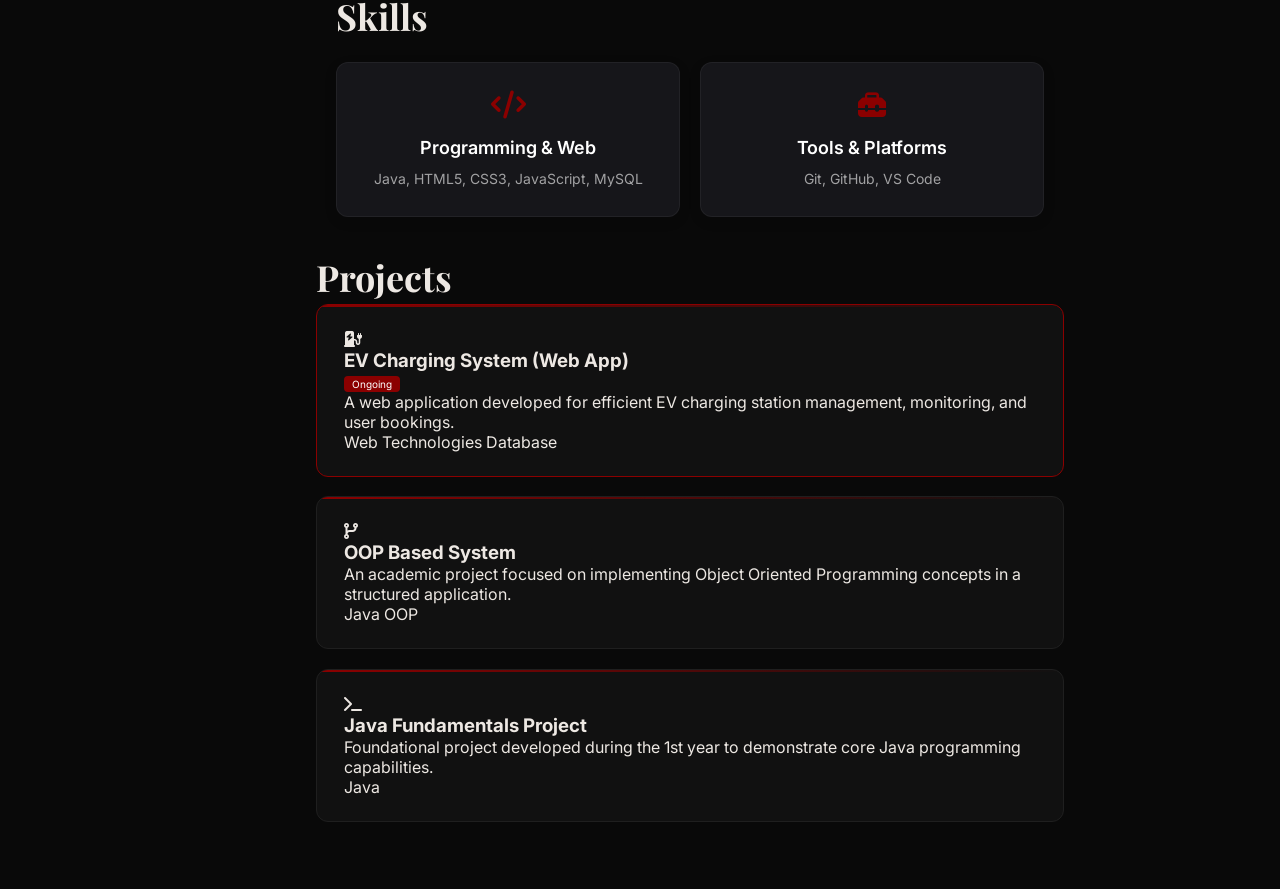
==== commit 5fd27ad5: "Updated projects section with real academic projects and ongoing EV Charging System" ====
--- a/index.html
+++ b/index.html
@@ -154,7 +154,7 @@
   </div>
 </section>
 
-    <section id="skills" class="skills-section">
+  <section id="skills" class="skills-section">
   <h2 class="section-title">Skills</h2>
   
   <div class="skills-grid">
@@ -174,32 +174,52 @@
   </div>
 </section>
 
-    <section id="projects" class="section">
-      <p class="section-eyebrow">Work & Learning</p>
-      <h1 class="section-title">Projects & <em>Coursework</em></h1>
-      <p class="section-sub">Academic projects and hands-on learning</p>
-      <div class="divider"></div>
-      <div class="project-card">
-        <span class="project-tag">Coursework</span>
-        <p class="project-name">Physics Laboratory Reports</p>
-        <p class="project-desc">Conducted and documented various physics experiments including mechanics, optics, and electrical circuits. Developed skills in data collection, error analysis, and scientific writing.</p>
-        <div class="project-techs">
-          <span class="tech-pill">Physics</span>
-          <span class="tech-pill">Data analysis</span>
-          <span class="tech-pill">Scientific writing</span>
-        </div>
-      </div>
-      <div class="project-card">
-        <span class="project-tag">Academic</span>
-        <p class="project-name">Mathematics Problem Sets</p>
-        <p class="project-desc">Completed advanced problem sets in calculus, linear algebra, and statistics as part of the degree curriculum. Strengthened logical and numerical reasoning skills.</p>
-        <div class="project-techs">
-          <span class="tech-pill">Calculus</span>
-          <span class="tech-pill">Linear Algebra</span>
-          <span class="tech-pill">Statistics</span>
-        </div>
-      </div>
-    </section>
+    <section id="projects" class="projects-section">
+  <h2 class="section-title">Projects</h2>
+  
+  <div class="projects-grid">
+    
+    <!-- Project 3: EV Charging System (Highlight this) -->
+    <div class="project-card" style="border: 1px solid var(--crimson, #dc143c);">
+      <div class="project-content">
+        <div class="project-icon"><i class="fa-solid fa-charging-station"></i></div>
+        <h3>EV Charging System (Web App)</h3>
+        <span class="status-badge" style="background: var(--crimson); color: white; padding: 2px 8px; border-radius: 4px; font-size: 10px;">Ongoing</span>
+        <p>A web application developed for efficient EV charging station management, monitoring, and user bookings.</p>
+        <div class="project-tech">
+          <span>Web Technologies</span>
+          <span>Database</span>
+        </div>
+      </div>
+    </div>
+
+    <!-- Project 2: OOP System -->
+    <div class="project-card">
+      <div class="project-content">
+        <div class="project-icon"><i class="fa-solid fa-code-branch"></i></div>
+        <h3>OOP Based System</h3>
+        <p>An academic project focused on implementing Object Oriented Programming concepts in a structured application.</p>
+        <div class="project-tech">
+          <span>Java</span>
+          <span>OOP</span>
+        </div>
+      </div>
+    </div>
+
+    <!-- Project 1: Java Basics -->
+    <div class="project-card">
+      <div class="project-content">
+        <div class="project-icon"><i class="fa-solid fa-terminal"></i></div>
+        <h3>Java Fundamentals Project</h3>
+        <p>Foundational project developed during the 1st year to demonstrate core Java programming capabilities.</p>
+        <div class="project-tech">
+          <span>Java</span>
+        </div>
+      </div>
+    </div>
+
+  </div>
+</section>
 
     <section id="achievements" class="section">
       <p class="section-eyebrow">Recognition</p>
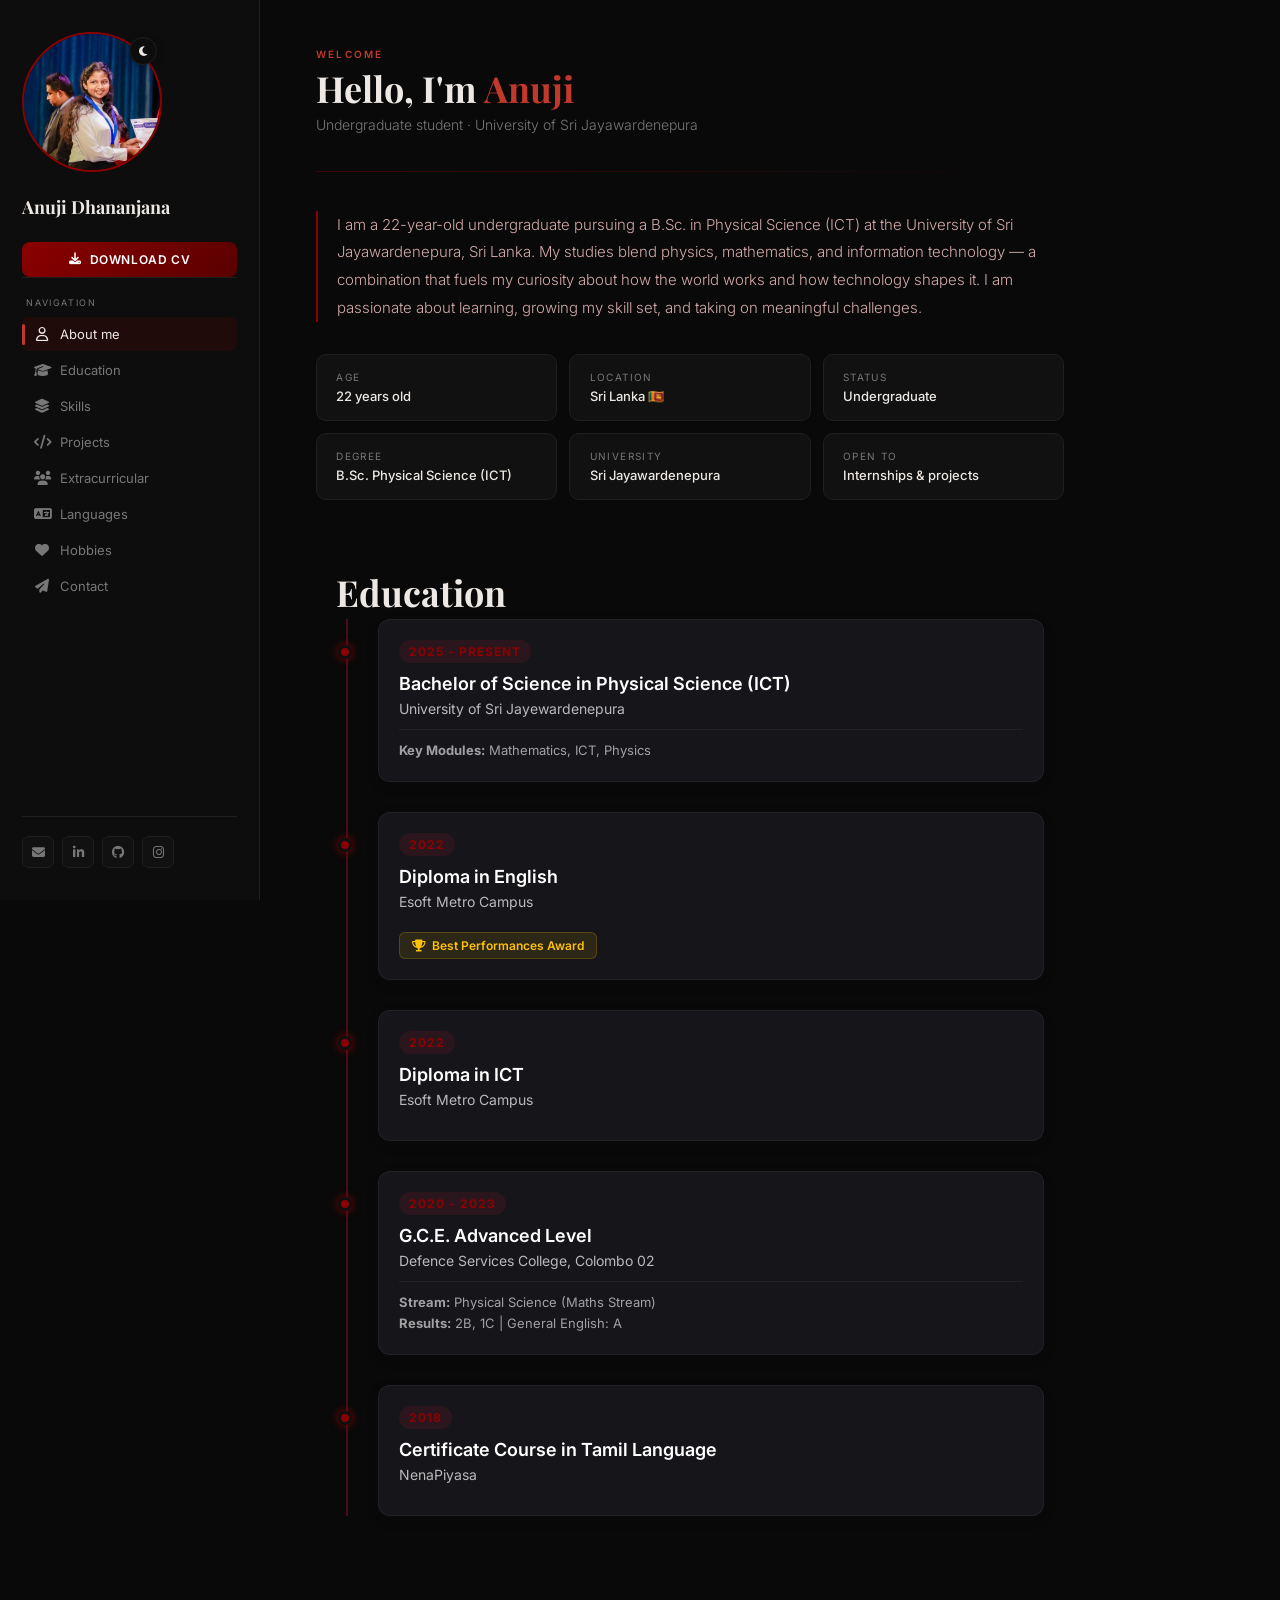
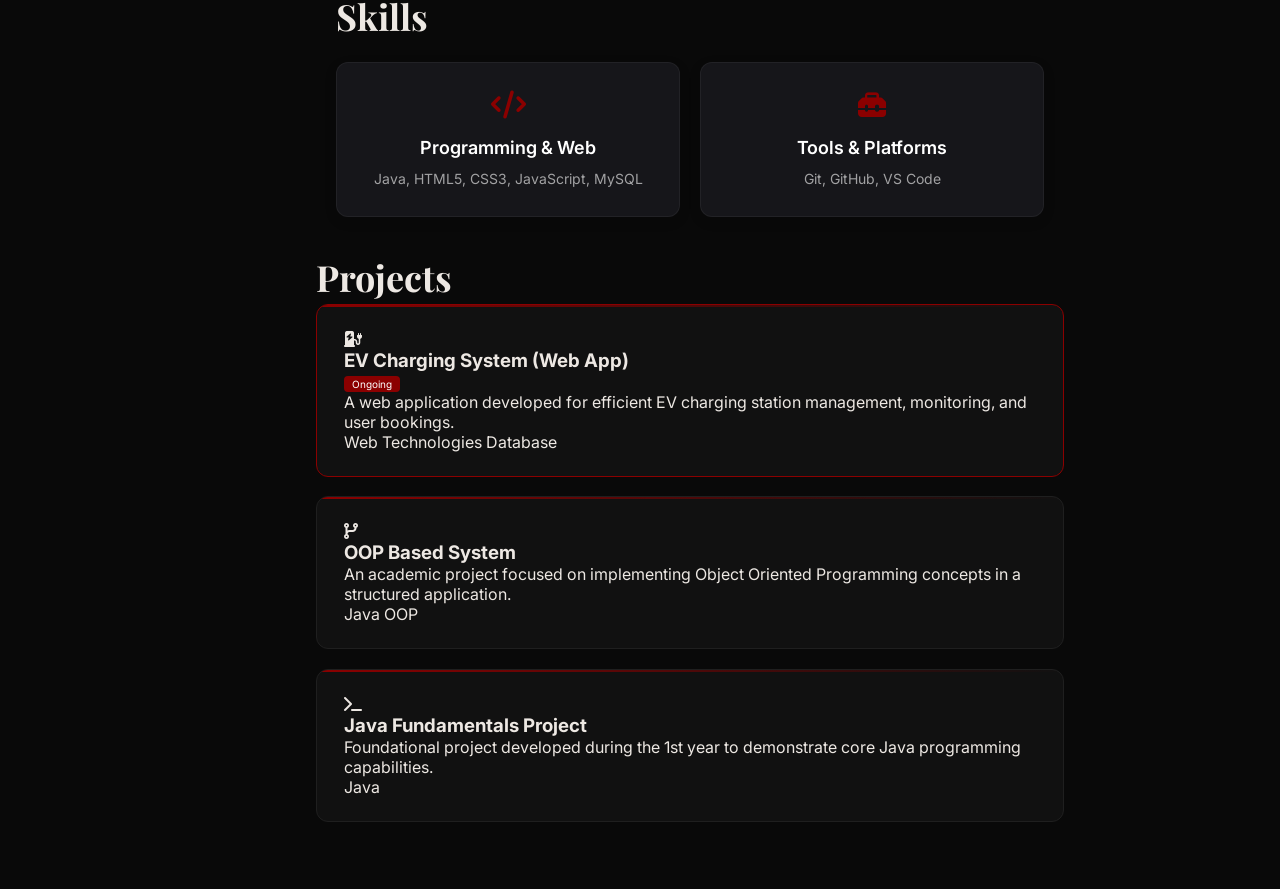
==== commit 942b0d94: "Removed achievements section and updated navigation menu" ====
--- a/index.html
+++ b/index.html
@@ -34,7 +34,6 @@
       <a href="#" data-section="education"><i class="fa-solid fa-graduation-cap"></i> Education</a>
       <a href="#" data-section="skills"><i class="fa-solid fa-layer-group"></i> Skills</a>
       <a href="#" data-section="projects"><i class="fa-solid fa-code"></i> Projects</a>
-      <a href="#" data-section="achievements"><i class="fa-solid fa-trophy"></i> Achievements</a>
       <a href="#" data-section="extracurricular"><i class="fa-solid fa-users"></i> Extracurricular</a>
       <a href="#" data-section="languages"><i class="fa-solid fa-language"></i> Languages</a>
       <a href="#" data-section="hobbies"><i class="fa-solid fa-heart"></i> Hobbies</a>
@@ -221,27 +220,6 @@
   </div>
 </section>
 
-    <section id="achievements" class="section">
-      <p class="section-eyebrow">Recognition</p>
-      <h1 class="section-title"><em>Achievements</em></h1>
-      <p class="section-sub">Milestones along the way</p>
-      <div class="divider"></div>
-      <div class="achievement-item">
-        <div class="ach-icon"><i class="fa-solid fa-graduation-cap"></i></div>
-        <div>
-          <p class="ach-title">University Admission — Physical Science (ICT)</p>
-          <p class="ach-sub">Secured a place at University of Sri Jayawardenepura through competitive A/L results · 2022</p>
-        </div>
-      </div>
-      <div class="achievement-item">
-        <div class="ach-icon"><i class="fa-solid fa-star"></i></div>
-        <div>
-          <p class="ach-title">G.C.E. Advanced Level — Physical Science Stream</p>
-          <p class="ach-sub">Completed A/L examinations qualifying for university entry in Physical Science</p>
-        </div>
-      </div>
-    </section>
-
     <section id="extracurricular" class="section">
       <p class="section-eyebrow">Beyond the Classroom</p>
       <h1 class="section-title">Extracurricular <em>Activities</em></h1>
--- a/style.css
+++ b/style.css
@@ -499,25 +499,6 @@
 .hobby-name { font-size: 13px; font-weight: 500; color: var(--text); margin-bottom: 4px; }
 .hobby-note { font-size: 11px; color: var(--text-muted); line-height: 1.5; }
 
-/* ── ACHIEVEMENTS ── */
-.achievement-item {
-  display: flex; gap: 14px; align-items: flex-start;
-  padding: 1.2rem 1.4rem;
-  background: var(--card); border: 1px solid var(--border);
-  border-radius: 10px; margin-bottom: 10px;
-  transition: background 0.3s, border-color 0.3s;
-}
-
-.ach-icon {
-  width: 36px; height: 36px; flex-shrink: 0;
-  border-radius: 8px; background: rgba(139,0,0,0.15);
-  border: 1px solid var(--border-red);
-  display: flex; align-items: center; justify-content: center;
-  color: var(--crimson-light); font-size: 14px;
-}
-
-.ach-title { font-size: 14px; font-weight: 500; color: var(--text); margin-bottom: 3px; }
-.ach-sub { font-size: 12px; color: var(--text-muted); }
 
 /* ── LANGUAGES ── */
 .lang-grid { display: grid; grid-template-columns: 1fr 1fr; gap: 12px; }
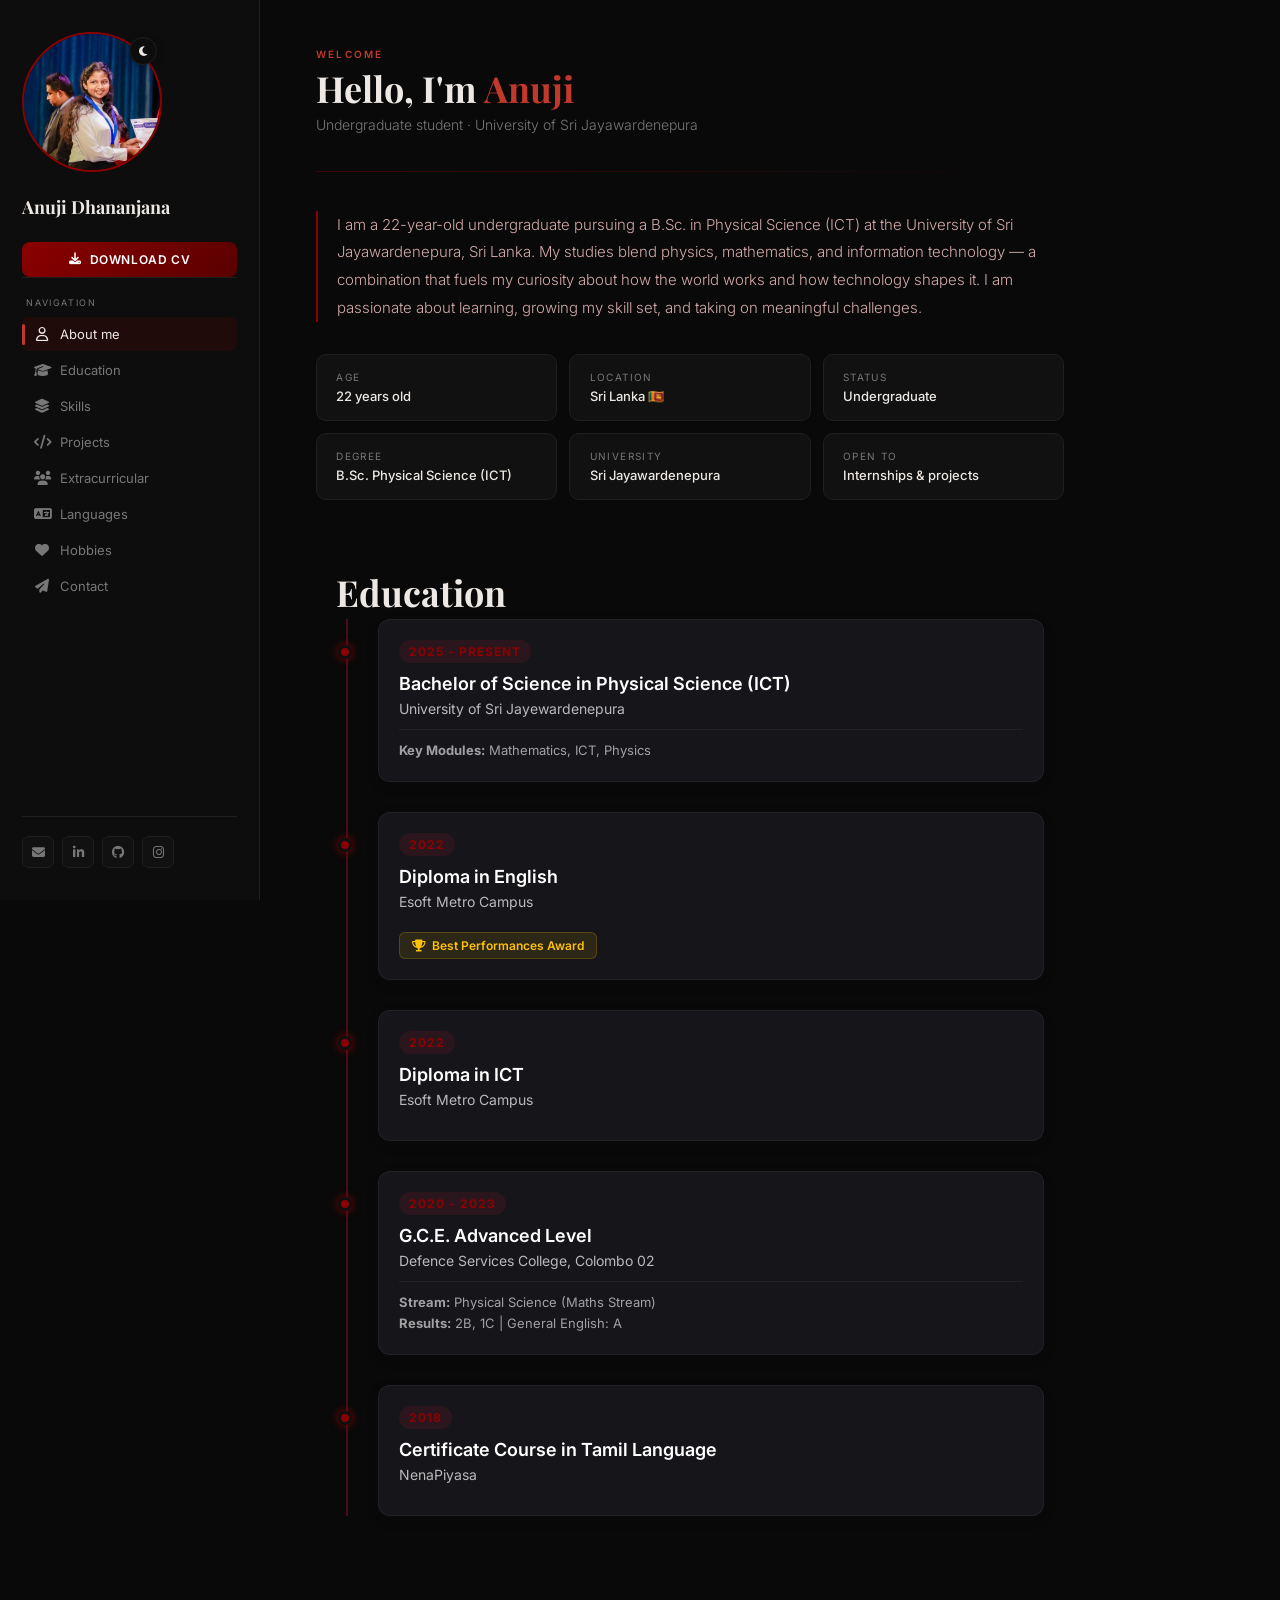
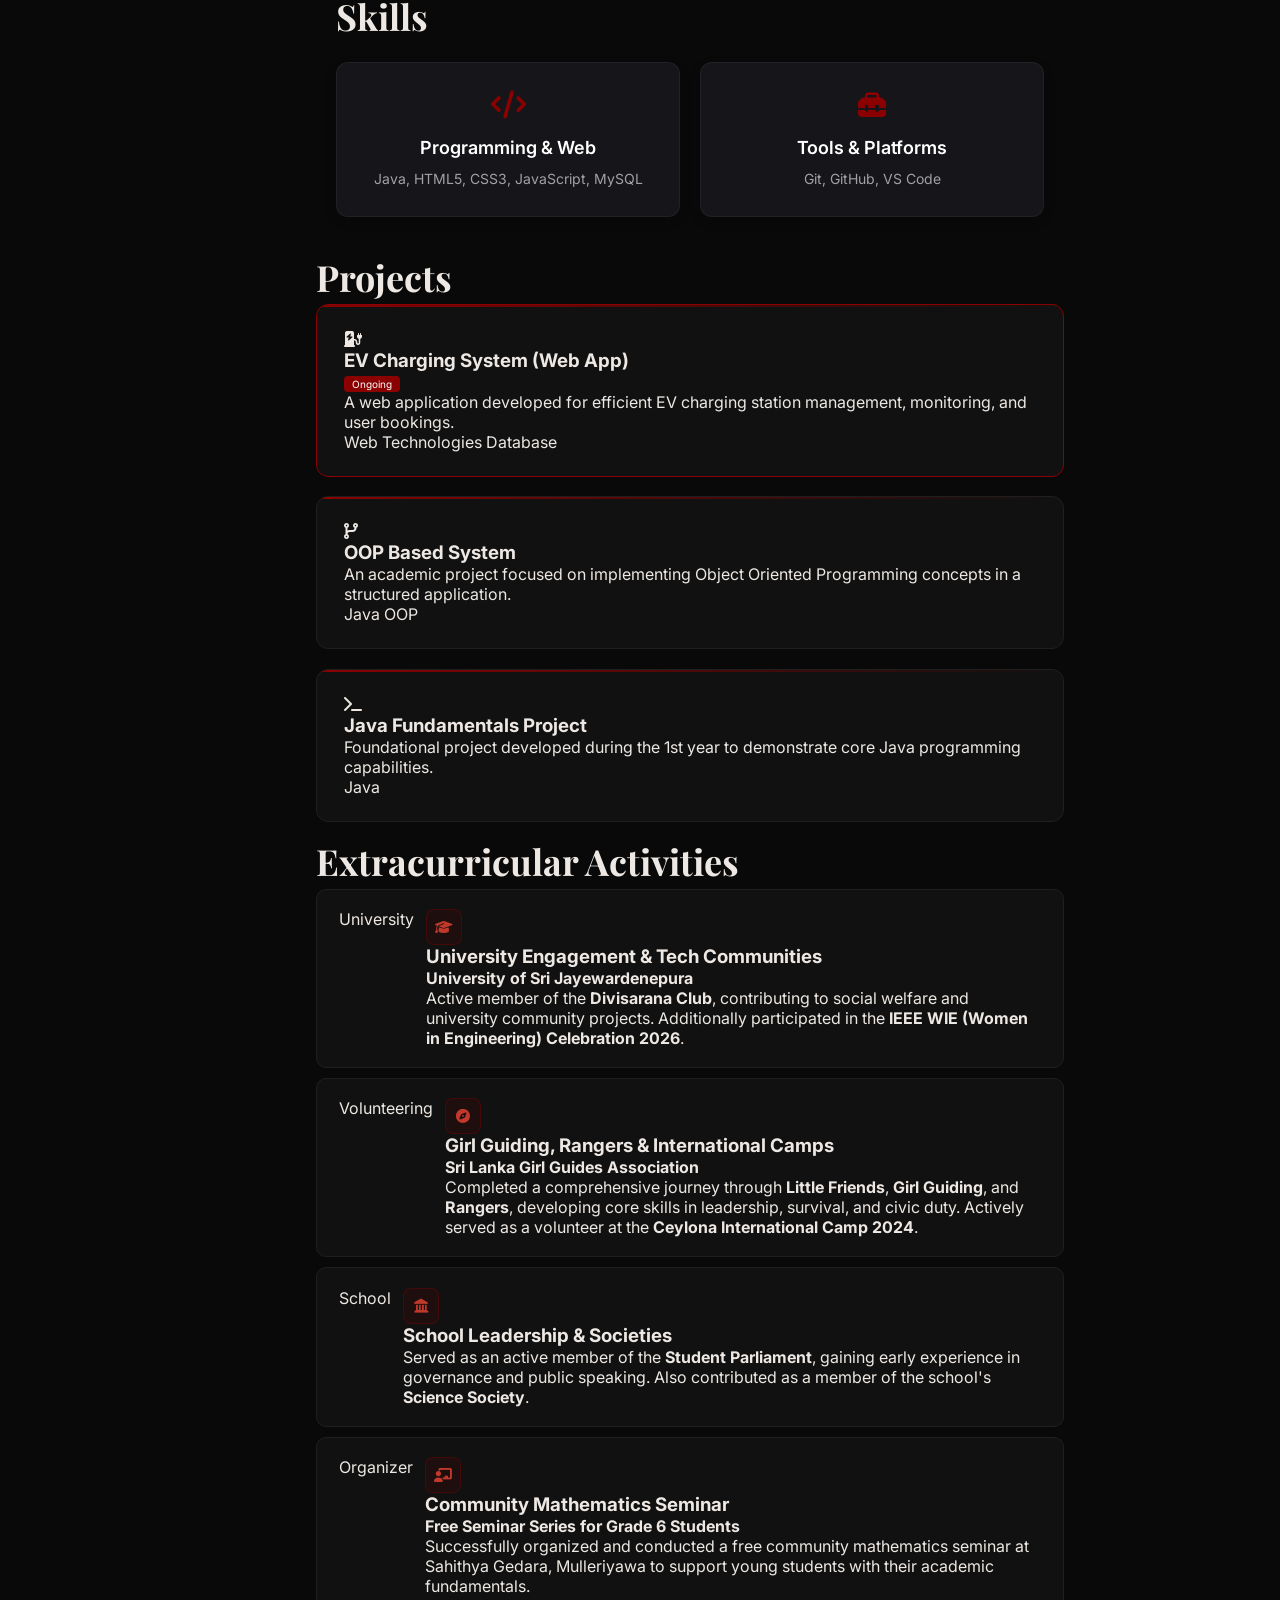
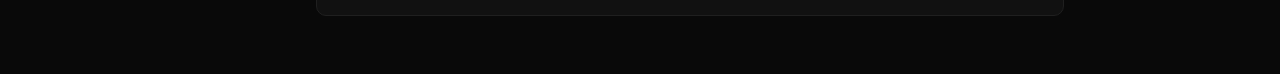
==== commit 2dbdfa63: "Added complete extracurricular timeline including Girl Guiding, IEEE, Divisarana, and School Parliam" ====
--- a/index.html
+++ b/index.html
@@ -12,6 +12,7 @@
 <body>
 
   <aside class="sidebar">
+    
   
   <div class="profile-container">
     <button class="theme-btn" id="themeToggleBtn">
@@ -220,26 +221,56 @@
   </div>
 </section>
 
-    <section id="extracurricular" class="section">
-      <p class="section-eyebrow">Beyond the Classroom</p>
-      <h1 class="section-title">Extracurricular <em>Activities</em></h1>
-      <p class="section-sub">Involvement outside of academics</p>
-      <div class="divider"></div>
-      <div class="extra-card">
-        <div class="extra-icon"><i class="fa-solid fa-university"></i></div>
-        <div>
-          <p class="extra-title">University Student Community</p>
-          <p class="extra-sub">Actively participating in university life, student events, and community programmes at the University of Sri Jayawardenepura.</p>
-        </div>
-      </div>
-      <div class="extra-card">
-        <div class="extra-icon"><i class="fa-solid fa-music"></i></div>
-        <div>
-          <p class="extra-title">Dance</p>
-          <p class="extra-sub">Active dancer — a creative pursuit that builds discipline, coordination, and self-expression.</p>
-        </div>
-      </div>
-    </section>
+    <section id="extracurricular" class="extra-section">
+  <h2 class="section-title">Extracurricular Activities</h2>
+  
+  <div class="extra-timeline">
+    
+    <!-- Category 1: University & Recent Volunteer Work (2025 - 2026) -->
+    <div class="extra-card">
+      <div class="extra-badge">University</div>
+      <div class="extra-content">
+        <div class="extra-icon"><i class="fa-solid fa-graduation-cap"></i></div>
+        <h3>University Engagement & Tech Communities</h3>
+        <h4>University of Sri Jayewardenepura</h4>
+        <p>Active member of the <strong>Divisarana Club</strong>, contributing to social welfare and university community projects. Additionally participated in the <strong>IEEE WIE (Women in Engineering) Celebration 2026</strong>.</p>
+      </div>
+    </div>
+
+    <!-- Category 2: Scouting, Guiding & International Volunteering (2024) -->
+    <div class="extra-card">
+      <div class="extra-badge">Volunteering</div>
+      <div class="extra-content">
+        <div class="extra-icon"><i class="fa-solid fa-compass"></i></div>
+        <h3>Girl Guiding, Rangers & International Camps</h3>
+        <h4>Sri Lanka Girl Guides Association</h4>
+        <p>Completed a comprehensive journey through <strong>Little Friends</strong>, <strong>Girl Guiding</strong>, and <strong>Rangers</strong>, developing core skills in leadership, survival, and civic duty. Actively served as a volunteer at the <strong>Ceylona International Camp 2024</strong>.</p>
+      </div>
+    </div>
+
+    <!-- Category 3: School Leadership & Societies -->
+    <div class="extra-card">
+      <div class="extra-badge">School</div>
+      <div class="extra-content">
+        <div class="extra-icon"><i class="fa-solid fa-landmark"></i></div>
+        <h3>School Leadership & Societies</h3>
+        <p>Served as an active member of the <strong>Student Parliament</strong>, gaining early experience in governance and public speaking. Also contributed as a member of the school's <strong>Science Society</strong>.</p>
+      </div>
+    </div>
+
+    <!-- Category 4: Community Projects -->
+    <div class="extra-card">
+      <div class="extra-badge">Organizer</div>
+      <div class="extra-content">
+        <div class="extra-icon"><i class="fa-solid fa-chalkboard-user"></i></div>
+        <h3>Community Mathematics Seminar</h3>
+        <h4>Free Seminar Series for Grade 6 Students</h4>
+        <p>Successfully organized and conducted a free community mathematics seminar at Sahithya Gedara, Mulleriyawa to support young students with their academic fundamentals.</p>
+      </div>
+    </div>
+
+  </div>
+</section>
 
     <section id="languages" class="section">
       <p class="section-eyebrow">Communication</p>
--- a/style.css
+++ b/style.css
@@ -499,7 +499,6 @@
 .hobby-name { font-size: 13px; font-weight: 500; color: var(--text); margin-bottom: 4px; }
 .hobby-note { font-size: 11px; color: var(--text-muted); line-height: 1.5; }
 
-
 /* ── LANGUAGES ── */
 .lang-grid { display: grid; grid-template-columns: 1fr 1fr; gap: 12px; }
 
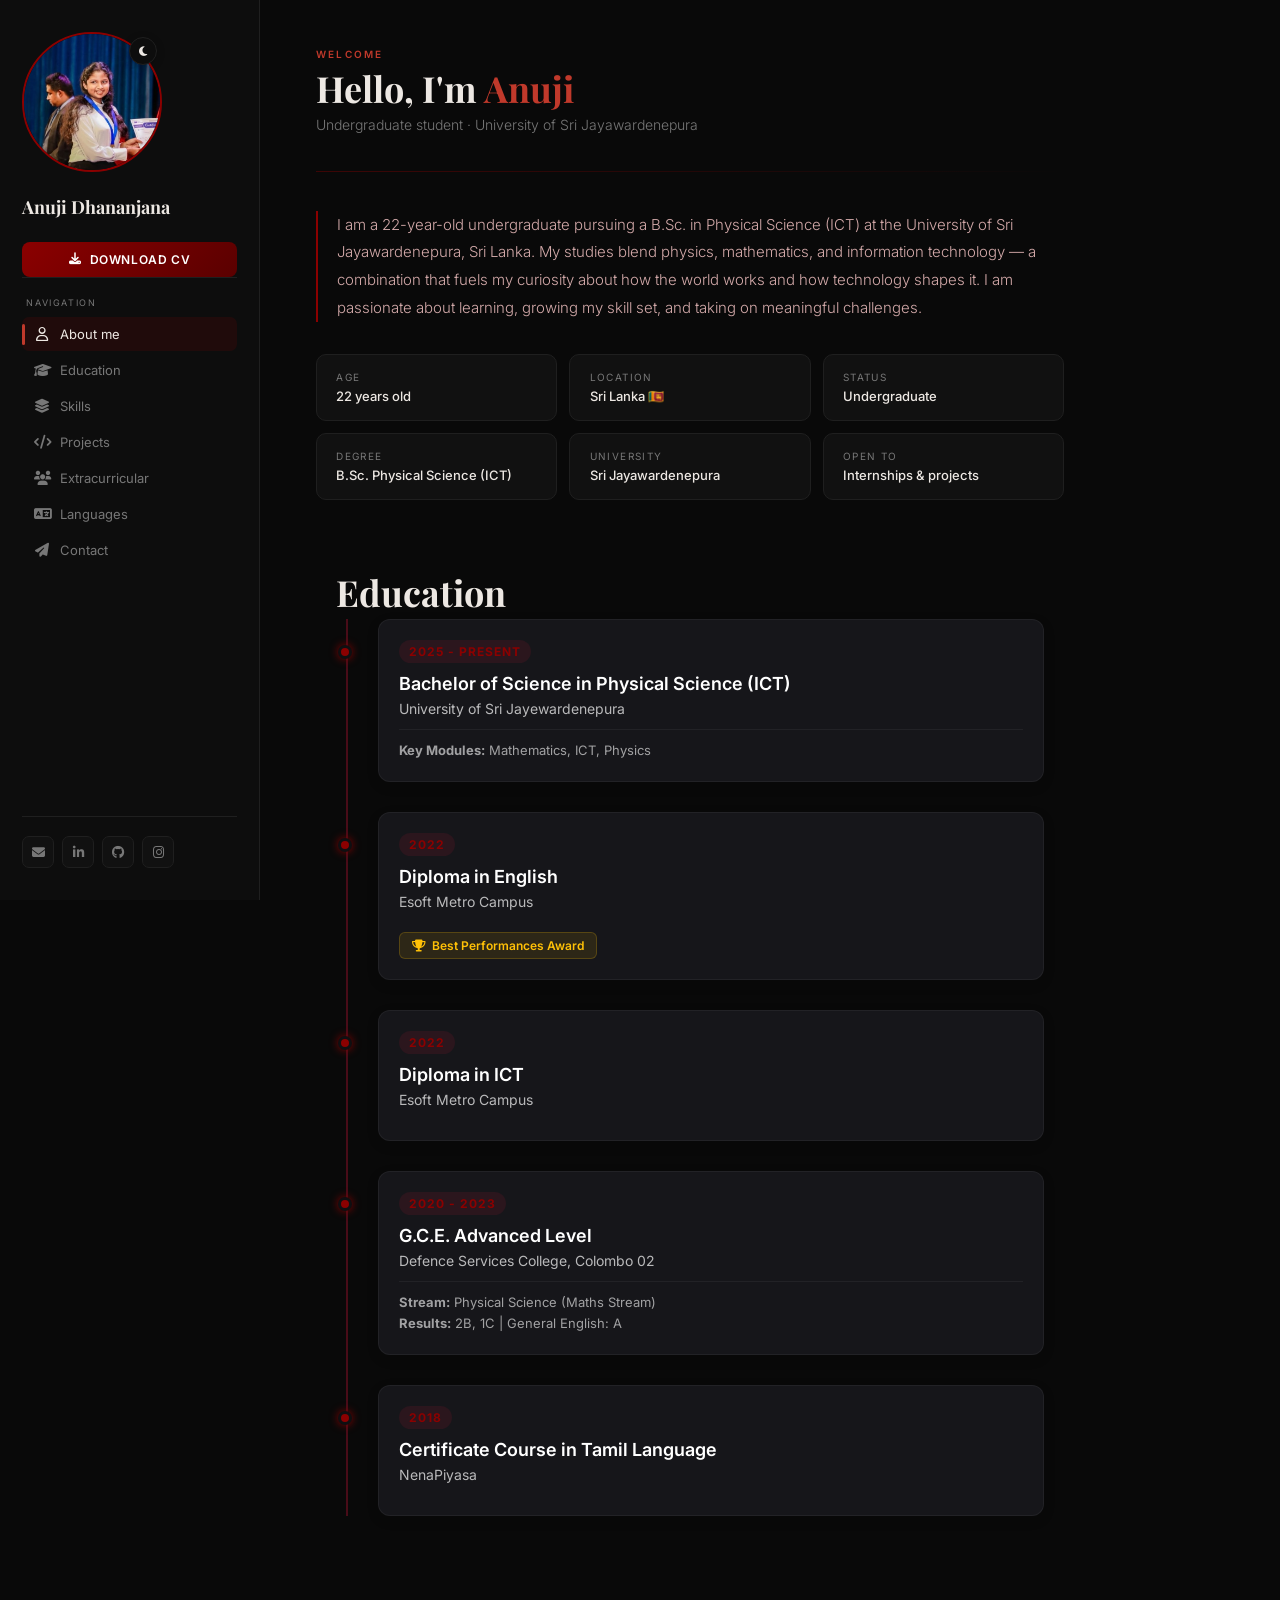
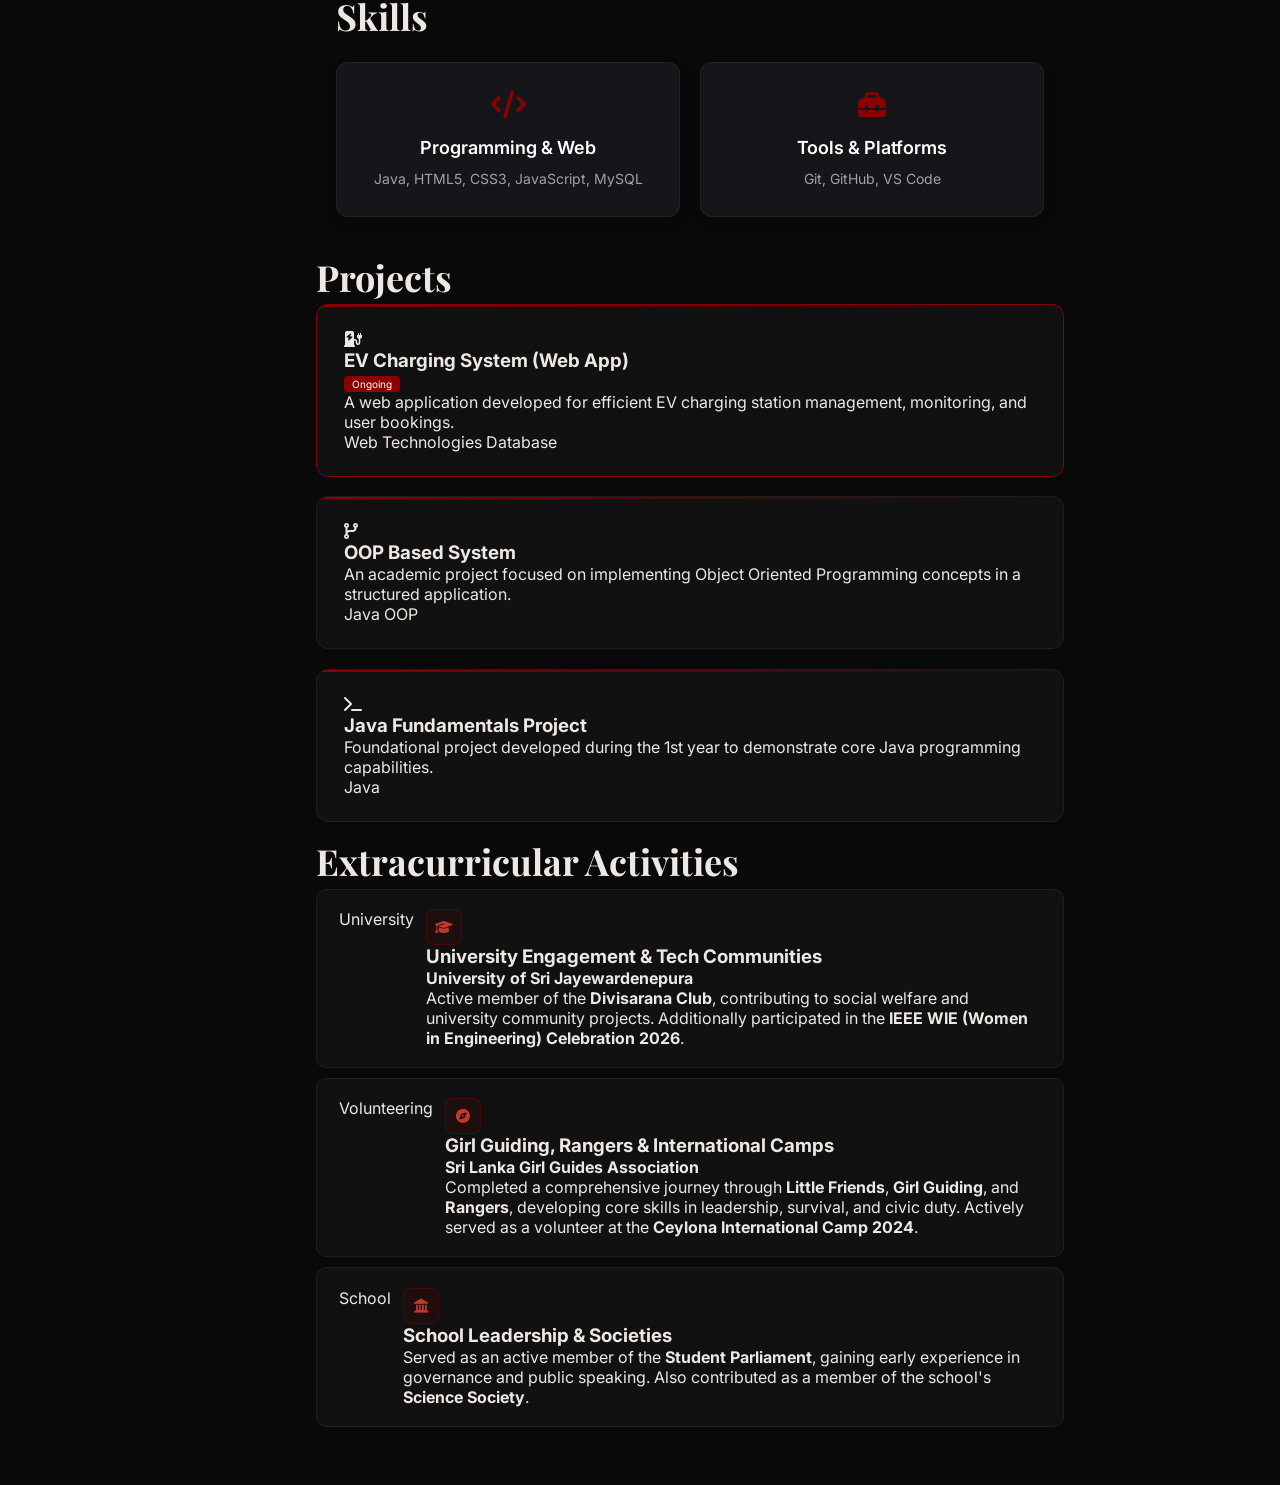
==== commit 9e279f45: "Completed contact section with email and GitHub profiles" ====
--- a/index.html
+++ b/index.html
@@ -37,7 +37,6 @@
       <a href="#" data-section="projects"><i class="fa-solid fa-code"></i> Projects</a>
       <a href="#" data-section="extracurricular"><i class="fa-solid fa-users"></i> Extracurricular</a>
       <a href="#" data-section="languages"><i class="fa-solid fa-language"></i> Languages</a>
-      <a href="#" data-section="hobbies"><i class="fa-solid fa-heart"></i> Hobbies</a>
       <a href="#" data-section="contact"><i class="fa-solid fa-paper-plane"></i> Contact</a>
     </nav>
     <div class="sidebar-social">
@@ -258,17 +257,6 @@
       </div>
     </div>
 
-    <!-- Category 4: Community Projects -->
-    <div class="extra-card">
-      <div class="extra-badge">Organizer</div>
-      <div class="extra-content">
-        <div class="extra-icon"><i class="fa-solid fa-chalkboard-user"></i></div>
-        <h3>Community Mathematics Seminar</h3>
-        <h4>Free Seminar Series for Grade 6 Students</h4>
-        <p>Successfully organized and conducted a free community mathematics seminar at Sahithya Gedara, Mulleriyawa to support young students with their academic fundamentals.</p>
-      </div>
-    </div>
-
   </div>
 </section>
 
@@ -300,31 +288,7 @@
         </div>
       </div>
     </section>
-
-    <section id="hobbies" class="section">
-      <p class="section-eyebrow">Personal Life</p>
-      <h1 class="section-title">Hobbies & <em>Interests</em></h1>
-      <p class="section-sub">What keeps me inspired outside of studies</p>
-      <div class="divider"></div>
-      <div class="hobbies-grid">
-        <div class="hobby-card">
-          <span class="hobby-icon">💃</span>
-          <p class="hobby-name">Dance</p>
-          <p class="hobby-note">A passion for movement and rhythm — dance brings creativity and energy into daily life.</p>
-        </div>
-        <div class="hobby-card">
-          <span class="hobby-icon">🌸</span>
-          <p class="hobby-name">Paper Quilling</p>
-          <p class="hobby-note">Creating intricate art through rolled paper strips — patience, creativity, and precision combined.</p>
-        </div>
-        <div class="hobby-card">
-          <span class="hobby-icon">✈️</span>
-          <p class="hobby-name">Travelling</p>
-          <p class="hobby-note">Exploring new places, cultures, and experiences — a love of discovery and adventure.</p>
-        </div>
-      </div>
-    </section>
-
+  
     <section id="contact" class="section">
       <p class="section-eyebrow">Get in Touch</p>
       <h1 class="section-title">Contact <em>Me</em></h1>
@@ -365,6 +329,7 @@
       </div>
     </section>
 
+    
   </main>
 
   <script src="script.js"></script>
--- a/style.css
+++ b/style.css
@@ -573,6 +573,79 @@
 .contact-msg p { font-size: 14px; color: var(--text-muted); line-height: 1.75; }
 .contact-msg strong { color: var(--text); }
 
+/* --- CONTACT SECTION STYLING --- */
+.contact-section {
+  padding: 60px 20px;
+  max-width: 800px;
+  margin: 0 auto;
+  text-align: center;
+}
+
+.contact-container {
+  margin-top: 30px;
+  display: flex;
+  justify-content: center;
+}
+
+.contact-card {
+  background: #16161a;
+  padding: 40px 30px;
+  border-radius: 12px;
+  border: 1px solid rgba(255, 255, 255, 0.05);
+  box-shadow: 0 4px 12px rgba(0, 0, 0, 0.15);
+  max-width: 600px;
+  width: 100%;
+}
+
+.contact-text {
+  font-size: 15px;
+  color: rgba(255, 255, 255, 0.7);
+  line-height: 1.6;
+  margin-bottom: 30px;
+}
+
+.contact-links {
+  display: flex;
+  flex-direction: column;
+  gap: 15px;
+  align-items: center;
+}
+
+.contact-item {
+  display: flex;
+  align-items: center;
+  gap: 15px;
+  text-decoration: none;
+  color: #ffffff;
+  background: rgba(255, 255, 255, 0.02);
+  padding: 12px 20px;
+  border-radius: 8px;
+  border: 1px solid rgba(255, 255, 255, 0.05);
+  width: 100%;
+  max-width: 400px;
+  transition: all 0.3s ease;
+}
+
+.contact-item:hover {
+  border-color: rgba(220, 20, 60, 0.4);
+  background: rgba(220, 20, 60, 0.05);
+  transform: translateY(-2px);
+}
+
+.contact-icon {
+  font-size: 20px;
+  color: var(--crimson, #dc143c);
+  display: flex;
+  align-items: center;
+  justify-content: center;
+}
+
+.contact-item span {
+  font-size: 14px;
+  font-weight: 500;
+  word-break: break-all; /* දිග ඊමේල් කැඩිලා පේන්න */
+}
+
 /* ── RESPONSIVE ── */
 @media (max-width: 768px) {
   body { flex-direction: column; }
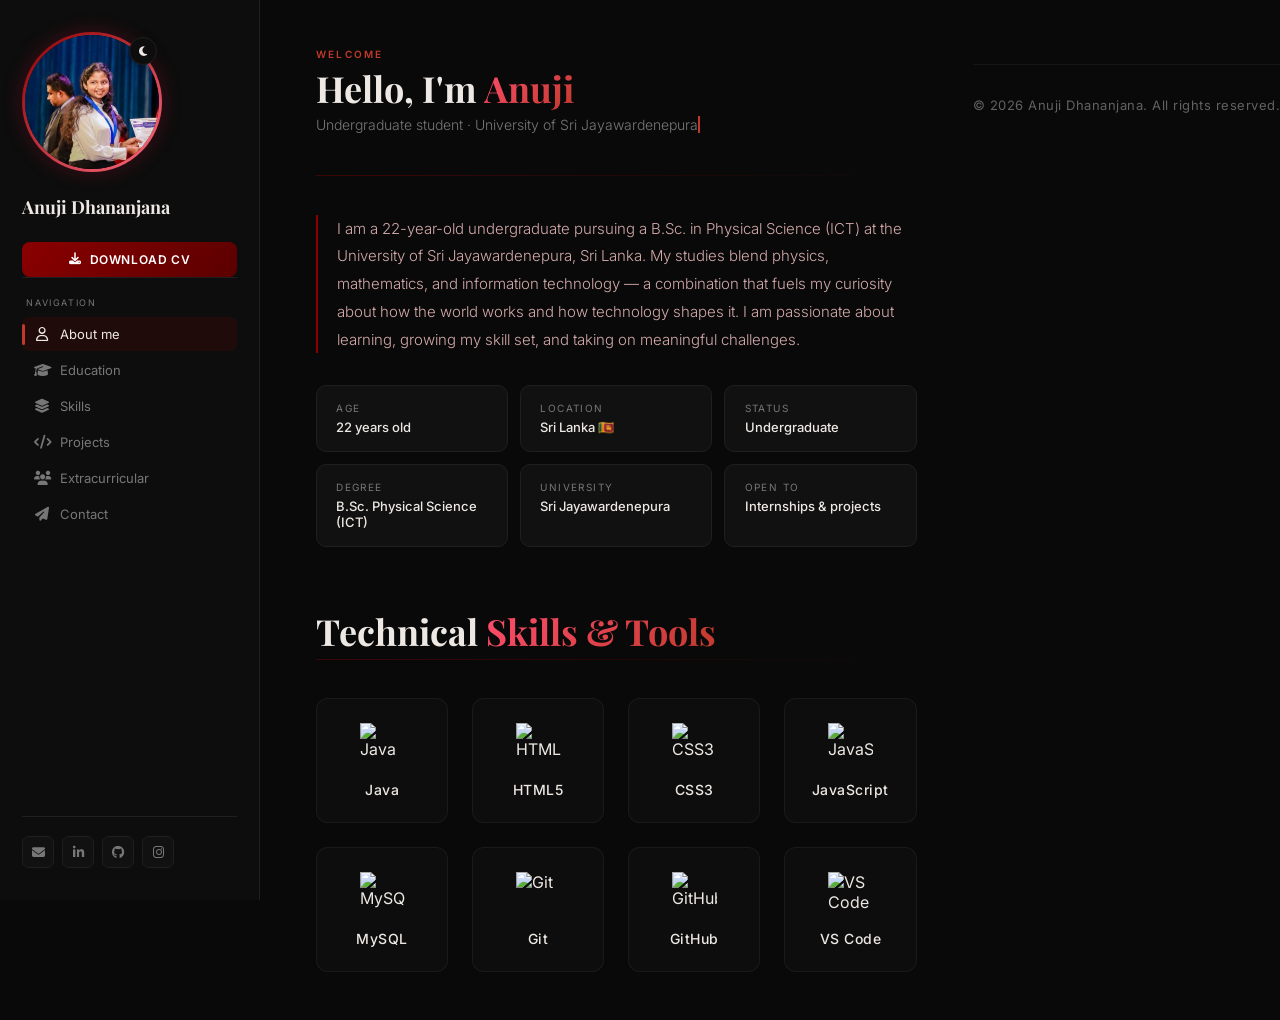
==== commit 09e83816: "Initial commit - Portfolio Launch" ====
--- a/index.html
+++ b/index.html
@@ -1,4 +1,3 @@
-
 <!DOCTYPE html>
 <html lang="en">
 <head>
@@ -11,18 +10,16 @@
 </head>
 <body>
 
+  <!-- Navigation Sidebar -->
   <aside class="sidebar">
-    
-  
-  <div class="profile-container">
-    <button class="theme-btn" id="themeToggleBtn">
-      <i class="fa-solid fa-moon"></i>
-    </button>
-    <img src="my photo.jpg.jpeg" alt="Anuji Dhananjana" class="sidebar-profile-img" onerror="this.style.display='none';">
-  </div>
+    <div class="profile-container">
+      <button class="theme-btn" id="themeToggleBtn">
+        <i class="fa-solid fa-moon"></i>
+      </button>
+      <img src="my photo.jpg.jpeg" alt="Anuji Dhananjana" class="sidebar-profile-img" onerror="this.style.display='none';">
+    </div>
 
     <p class="sidebar-name">Anuji Dhananjana</p>
-    
     
     <a href="CV.pdf" download="Anuji_Dhananjana_CV.pdf" class="cv-download-btn">
       <i class="fa-solid fa-download"></i> Download CV
@@ -30,15 +27,17 @@
 
     <div class="nav-divider"></div>
     <p class="nav-label">Navigation</p>
+    
     <nav>
-      <a href="#" class="active" data-section="about"><i class="fa-regular fa-user"></i> About me</a>
-      <a href="#" data-section="education"><i class="fa-solid fa-graduation-cap"></i> Education</a>
-      <a href="#" data-section="skills"><i class="fa-solid fa-layer-group"></i> Skills</a>
-      <a href="#" data-section="projects"><i class="fa-solid fa-code"></i> Projects</a>
-      <a href="#" data-section="extracurricular"><i class="fa-solid fa-users"></i> Extracurricular</a>
-      <a href="#" data-section="languages"><i class="fa-solid fa-language"></i> Languages</a>
-      <a href="#" data-section="contact"><i class="fa-solid fa-paper-plane"></i> Contact</a>
+      <!-- වෙන වෙනම පිටුවලට යන ලෙස links සකසා ඇත -->
+      <a href="index.html" class="active"><i class="fa-regular fa-user"></i> About me</a>
+      <a href="education.html"><i class="fa-solid fa-graduation-cap"></i> Education</a>
+      <a href="skills.html"><i class="fa-solid fa-layer-group"></i> Skills</a>
+      <a href="projects.html"><i class="fa-solid fa-code"></i> Projects</a>
+      <a href="extracurricular.html"><i class="fa-solid fa-users"></i> Extracurricular</a>
+      <a href="contact.html"><i class="fa-solid fa-paper-plane"></i> Contact</a>
     </nav>
+    
     <div class="sidebar-social">
       <a href="mailto:anujidhananjana67@gmail.com" title="Email"><i class="fa-solid fa-envelope"></i></a>
       <a href="https://www.linkedin.com/in/anuji-dhananjana" target="_blank" title="LinkedIn"><i class="fa-brands fa-linkedin-in"></i></a>
@@ -47,8 +46,8 @@
     </div>
   </aside>
 
+  <!-- Main Content Area -->
   <main>
-
     <section id="about" class="section active">
       <p class="section-eyebrow">Welcome</p>
       <h1 class="section-title">Hello, I'm <em>Anuji</em></h1>
@@ -85,253 +84,68 @@
       </div>
     </section>
 
-  <section id="education" class="education-section">
-  <h2 class="section-title">Education</h2>
+    <!-- Technical Skills & Tools Section -->
+<div class="tech-skills-container">
+  <h2 class="section-title">Technical <em>Skills & Tools</em></h2>
+  <div class="divider"></div>
   
-  <div class="education-timeline">
-    
-    <!-- University Section -->
-    <div class="education-item">
-      <div class="education-dot"></div>
-      <div class="education-content">
-        <span class="education-date">2025 - Present</span>
-        <h3>Bachelor of Science in Physical Science (ICT)</h3>
-        <h4>University of Sri Jayewardenepura</h4>
-        <div class="education-details">
-          <strong>Key Modules:</strong> Mathematics, ICT, Physics
-        </div>
-      </div>
+  <div class="tech-grid">
+    <!-- Java -->
+    <div class="tech-card">
+      <img src="https://cdn.jsdelivr.net/gh/devicons/devicon/icons/java/java-original.svg" alt="Java" />
+      <span>Java</span>
     </div>
 
-    <!-- Diploma in English -->
-    <div class="education-item">
-      <div class="education-dot"></div>
-      <div class="education-content">
-        <span class="education-date">2022</span>
-        <h3>Diploma in English</h3>
-        <h4>Esoft Metro Campus</h4>
-        <div class="education-badge">
-          <i class="fa-solid fa-trophy"></i> Best Performances Award
-        </div>
-      </div>
+    <!-- HTML5 -->
+    <div class="tech-card">
+      <img src="https://cdn.jsdelivr.net/gh/devicons/devicon/icons/html5/html5-original.svg" alt="HTML5" />
+      <span>HTML5</span>
     </div>
 
-    <!-- Diploma in ICT -->
-    <div class="education-item">
-      <div class="education-dot"></div>
-      <div class="education-content">
-        <span class="education-date">2022</span>
-        <h3>Diploma in ICT</h3>
-        <h4>Esoft Metro Campus</h4>
-      </div>
+    <!-- CSS3 -->
+    <div class="tech-card">
+      <img src="https://cdn.jsdelivr.net/gh/devicons/devicon/icons/css3/css3-original.svg" alt="CSS3" />
+      <span>CSS3</span>
     </div>
 
-    <!-- Advanced Level Section -->
-    <div class="education-item">
-      <div class="education-dot"></div>
-      <div class="education-content">
-        <span class="education-date">2020 - 2023</span>
-        <h3>G.C.E. Advanced Level</h3>
-        <h4>Defence Services College, Colombo 02</h4>
-        <div class="education-details">
-          <strong>Stream:</strong> Physical Science (Maths Stream)<br>
-          <strong>Results:</strong> 2B, 1C | General English: A
-        </div>
-      </div>
+    <!-- JavaScript -->
+    <div class="tech-card">
+      <img src="https://cdn.jsdelivr.net/gh/devicons/devicon/icons/javascript/javascript-original.svg" alt="JavaScript" />
+      <span>JavaScript</span>
     </div>
 
-    <!-- Tamil Language Course -->
-    <div class="education-item">
-      <div class="education-dot"></div>
-      <div class="education-content">
-        <span class="education-date">2018</span>
-        <h3>Certificate Course in Tamil Language</h3>
-        <h4>NenaPiyasa</h4>
-      </div>
+    <!-- MySQL -->
+    <div class="tech-card">
+      <img src="https://cdn.jsdelivr.net/gh/devicons/devicon/icons/mysql/mysql-original.svg" alt="MySQL" />
+      <span>MySQL</span>
     </div>
 
-  </div>
-</section>
-
-  <section id="skills" class="skills-section">
-  <h2 class="section-title">Skills</h2>
-  
-  <div class="skills-grid">
-    <!-- Category 1: Tech & Web -->
-    <div class="skills-card">
-      <div class="skills-icon"><i class="fa-solid fa-code"></i></div>
-      <h3>Programming & Web</h3>
-      <p>Java, HTML5, CSS3, JavaScript, MySQL</p>
+    <!-- Git -->
+    <div class="tech-card">
+      <img src="https://cdn.jsdelivr.net/gh/devicons/devicon/icons/git/git-original.svg" alt="Git" />
+      <span>Git</span>
     </div>
 
-    <!-- Category 2: Tools & Platforms -->
-    <div class="skills-card">
-      <div class="skills-icon"><i class="fa-solid fa-toolbox"></i></div>
-      <h3>Tools & Platforms</h3>
-      <p>Git, GitHub, VS Code</p>
+    <!-- GitHub -->
+    <div class="tech-card">
+      <img src="https://cdn.jsdelivr.net/gh/devicons/devicon/icons/github/github-original.svg" alt="GitHub" class="github-icon" />
+      <span>GitHub</span>
+    </div>
+
+    <!-- VS Code -->
+    <div class="tech-card">
+      <img src="https://cdn.jsdelivr.net/gh/devicons/devicon/icons/vscode/vscode-original.svg" alt="VS Code" />
+      <span>VS Code</span>
     </div>
   </div>
-</section>
-
-    <section id="projects" class="projects-section">
-  <h2 class="section-title">Projects</h2>
-  
-  <div class="projects-grid">
-    
-    <!-- Project 3: EV Charging System (Highlight this) -->
-    <div class="project-card" style="border: 1px solid var(--crimson, #dc143c);">
-      <div class="project-content">
-        <div class="project-icon"><i class="fa-solid fa-charging-station"></i></div>
-        <h3>EV Charging System (Web App)</h3>
-        <span class="status-badge" style="background: var(--crimson); color: white; padding: 2px 8px; border-radius: 4px; font-size: 10px;">Ongoing</span>
-        <p>A web application developed for efficient EV charging station management, monitoring, and user bookings.</p>
-        <div class="project-tech">
-          <span>Web Technologies</span>
-          <span>Database</span>
-        </div>
-      </div>
-    </div>
-
-    <!-- Project 2: OOP System -->
-    <div class="project-card">
-      <div class="project-content">
-        <div class="project-icon"><i class="fa-solid fa-code-branch"></i></div>
-        <h3>OOP Based System</h3>
-        <p>An academic project focused on implementing Object Oriented Programming concepts in a structured application.</p>
-        <div class="project-tech">
-          <span>Java</span>
-          <span>OOP</span>
-        </div>
-      </div>
-    </div>
-
-    <!-- Project 1: Java Basics -->
-    <div class="project-card">
-      <div class="project-content">
-        <div class="project-icon"><i class="fa-solid fa-terminal"></i></div>
-        <h3>Java Fundamentals Project</h3>
-        <p>Foundational project developed during the 1st year to demonstrate core Java programming capabilities.</p>
-        <div class="project-tech">
-          <span>Java</span>
-        </div>
-      </div>
-    </div>
-
-  </div>
-</section>
-
-    <section id="extracurricular" class="extra-section">
-  <h2 class="section-title">Extracurricular Activities</h2>
-  
-  <div class="extra-timeline">
-    
-    <!-- Category 1: University & Recent Volunteer Work (2025 - 2026) -->
-    <div class="extra-card">
-      <div class="extra-badge">University</div>
-      <div class="extra-content">
-        <div class="extra-icon"><i class="fa-solid fa-graduation-cap"></i></div>
-        <h3>University Engagement & Tech Communities</h3>
-        <h4>University of Sri Jayewardenepura</h4>
-        <p>Active member of the <strong>Divisarana Club</strong>, contributing to social welfare and university community projects. Additionally participated in the <strong>IEEE WIE (Women in Engineering) Celebration 2026</strong>.</p>
-      </div>
-    </div>
-
-    <!-- Category 2: Scouting, Guiding & International Volunteering (2024) -->
-    <div class="extra-card">
-      <div class="extra-badge">Volunteering</div>
-      <div class="extra-content">
-        <div class="extra-icon"><i class="fa-solid fa-compass"></i></div>
-        <h3>Girl Guiding, Rangers & International Camps</h3>
-        <h4>Sri Lanka Girl Guides Association</h4>
-        <p>Completed a comprehensive journey through <strong>Little Friends</strong>, <strong>Girl Guiding</strong>, and <strong>Rangers</strong>, developing core skills in leadership, survival, and civic duty. Actively served as a volunteer at the <strong>Ceylona International Camp 2024</strong>.</p>
-      </div>
-    </div>
-
-    <!-- Category 3: School Leadership & Societies -->
-    <div class="extra-card">
-      <div class="extra-badge">School</div>
-      <div class="extra-content">
-        <div class="extra-icon"><i class="fa-solid fa-landmark"></i></div>
-        <h3>School Leadership & Societies</h3>
-        <p>Served as an active member of the <strong>Student Parliament</strong>, gaining early experience in governance and public speaking. Also contributed as a member of the school's <strong>Science Society</strong>.</p>
-      </div>
-    </div>
-
-  </div>
-</section>
-
-    <section id="languages" class="section">
-      <p class="section-eyebrow">Communication</p>
-      <h1 class="section-title"><em>Languages</em></h1>
-      <p class="section-sub">Languages I speak and understand</p>
-      <div class="divider"></div>
-      <div class="lang-grid">
-        <div class="lang-card">
-          <div class="lang-flag">🇱🇰</div>
-          <div>
-            <p class="lang-name">Sinhala</p>
-            <p class="lang-level">Native language</p>
-            <div class="lang-dots">
-              <div class="ldot on"></div><div class="ldot on"></div><div class="ldot on"></div><div class="ldot on"></div><div class="ldot on"></div>
-            </div>
-          </div>
-        </div>
-        <div class="lang-card">
-          <div class="lang-flag">🇬🇧</div>
-          <div>
-            <p class="lang-name">English</p>
-            <p class="lang-level">Academic & professional proficiency</p>
-            <div class="lang-dots">
-              <div class="ldot on"></div><div class="ldot on"></div><div class="ldot on"></div><div class="ldot on"></div><div class="ldot off"></div>
-            </div>
-          </div>
-        </div>
-      </div>
-    </section>
-  
-    <section id="contact" class="section">
-      <p class="section-eyebrow">Get in Touch</p>
-      <h1 class="section-title">Contact <em>Me</em></h1>
-      <p class="section-sub">Open to internships, collaborations, and connections</p>
-      <div class="divider"></div>
-      <div class="contact-grid">
-        <a class="contact-card" href="mailto:anujidhananjana67@gmail.com">
-          <div class="contact-icon"><i class="fa-solid fa-envelope"></i></div>
-          <div>
-            <p class="contact-label">Email</p>
-            <p class="contact-value">anujidhananjana67@gmail.com</p>
-          </div>
-        </a>
-        <a class="contact-card" href="https://www.linkedin.com/in/anuji-dhananjana" target="_blank">
-          <div class="contact-icon"><i class="fa-brands fa-linkedin-in"></i></div>
-          <div>
-            <p class="contact-label">LinkedIn</p>
-            <p class="contact-value">Anuji Dhananjana</p>
-          </div>
-        </a>
-        <a class="contact-card" href="https://github.com/anujidhananjana67-tech" target="_blank">
-          <div class="contact-icon"><i class="fa-brands fa-github"></i></div>
-          <div>
-            <p class="contact-label">GitHub</p>
-            <p class="contact-value">anujidhananjana67-tech</p>
-          </div>
-        </a>
-        <a class="contact-card" href="https://www.instagram.com/__snixzee.__" target="_blank">
-          <div class="contact-icon"><i class="fa-brands fa-instagram"></i></div>
-          <div>
-            <p class="contact-label">Instagram</p>
-            <p class="contact-value">@__snixzee.__</p>
-          </div>
-        </a>
-      </div>
-      <div class="contact-msg">
-        <p>Feel free to reach out for <strong>internship opportunities</strong>, <strong>academic collaborations</strong>, or just to connect. I'm always open to learning from new people and experiences.</p>
-      </div>
-    </section>
-
-    
+</div>
   </main>
 
   <script src="script.js"></script>
 </body>
+<!-- Footer Section -->
+<footer class="site-footer">
+  <p>&copy; 2026 Anuji Dhananjana. All rights reserved.</p>
+</footer>
+
 </html>
--- a/style.css
+++ b/style.css
@@ -213,9 +213,13 @@
 }
 
 /* ── SECTION BASE ── */
-.section { display: none; }
-.section.active { display: block; }
-
+.section, 
+.education-section, 
+.skills-section, 
+.projects-section, 
+.extra-section { 
+  display: block !important; 
+}
 .section-eyebrow {
   font-size: 10px; letter-spacing: 0.22em;
   text-transform: uppercase; color: var(--crimson-light);
@@ -282,21 +286,19 @@
   margin: 0 auto;
 }
 
-/* Timeline එක මැදින් යන ප්‍රධාන ඉර */
 .education-timeline {
   position: relative;
-  border-left: 2px solid rgba(220, 20, 60, 0.3); /* Crimson පාට ලස්සන රේඛාවක් */
+  border-left: 2px solid rgba(220, 20, 60, 0.3); 
   padding-left: 30px;
   margin-left: 10px;
   display: flex;
   flex-direction: column;
-  gap: 30px; /* කාඩ්ස් අතර හිස්තැන */
-}
-
-/* හැම අධ්‍යාපන කොටසක්ම වෙන වෙනම ලස්සන කාඩ් එකක් කරනවා */
+  gap: 30px; 
+}
+
 .education-item {
   position: relative;
-  background: #16161a; /* Sidebar එකට ගැලපෙන dark background එකක් */
+  background: #16161a; 
   padding: 20px;
   border-radius: 12px;
   border: 1px solid rgba(255, 255, 255, 0.05);
@@ -304,27 +306,24 @@
   transition: all 0.3s ease;
 }
 
-/* මවුස් එක කාඩ් එක උඩට ගෙනියද්දී ලස්සන වෙන්න */
 .education-item:hover {
   transform: translateY(-3px);
   border-color: rgba(220, 20, 60, 0.4);
   box-shadow: 0 6px 20px rgba(220, 20, 60, 0.1);
 }
 
-/* ඉර උඩ වදින කුඩා රවුම් තිත */
 .education-dot {
   position: absolute;
-  left: -41px; /* ඉර උඩටම ගන්න */
+  left: -41px; 
   top: 25px;
   width: 14px;
   height: 14px;
   border-radius: 50%;
   background: var(--crimson, #dc143c);
-  border: 3px solid #0f0f11; /* background එකේ පාට */
+  border: 3px solid #0f0f11; 
   box-shadow: 0 0 8px var(--crimson, #dc143c);
 }
 
-/* අවුරුදු පේන කොටස (Date) */
 .education-date {
   display: inline-block;
   font-size: 12px;
@@ -354,7 +353,6 @@
   font-weight: 400;
 }
 
-/* Modules සහ Results විස්තර */
 .education-details {
   margin-top: 10px;
   font-size: 13px;
@@ -479,46 +477,6 @@
   font-size: 11px; color: var(--text-muted);
 }
 
-/* ── HOBBIES ── */
-.hobbies-grid { display: grid; grid-template-columns: repeat(3,1fr); gap: 14px; }
-
-.hobby-card {
-  background: var(--card); border: 1px solid var(--border);
-  border-radius: 12px; padding: 1.6rem 1.2rem;
-  text-align: center;
-  transition: border-color 0.2s, background 0.3s;
-}
-
-.hobby-card:hover { border-color: var(--border-red); }
-
-.hobby-icon {
-  font-size: 28px; margin-bottom: 10px;
-  display: block;
-}
-
-.hobby-name { font-size: 13px; font-weight: 500; color: var(--text); margin-bottom: 4px; }
-.hobby-note { font-size: 11px; color: var(--text-muted); line-height: 1.5; }
-
-/* ── LANGUAGES ── */
-.lang-grid { display: grid; grid-template-columns: 1fr 1fr; gap: 12px; }
-
-.lang-card {
-  background: var(--card); border: 1px solid var(--border);
-  border-radius: 10px; padding: 1.1rem 1.3rem;
-  display: flex; align-items: center; gap: 12px;
-  transition: background 0.3s, border-color 0.3s;
-}
-
-.lang-flag { font-size: 22px; }
-
-.lang-name { font-size: 13px; font-weight: 500; color: var(--text); }
-.lang-level { font-size: 11px; color: var(--text-muted); margin-top: 2px; }
-
-.lang-dots { display: flex; gap: 4px; margin-top: 8px; }
-.ldot { width: 8px; height: 8px; border-radius: 50%; }
-.ldot.on { background: var(--crimson-light); }
-.ldot.off { background: var(--border); }
-
 /* ── EXTRACURRICULAR ── */
 .extra-card {
   background: var(--card); border: 1px solid var(--border);
@@ -643,7 +601,7 @@
 .contact-item span {
   font-size: 14px;
   font-weight: 500;
-  word-break: break-all; /* දිග ඊමේල් කැඩිලා පේන්න */
+  word-break: break-all;
 }
 
 /* ── RESPONSIVE ── */
@@ -656,4 +614,229 @@
   .hobbies-grid { grid-template-columns: 1fr 1fr; }
 }
 
-
+main {
+  animation: transitionIn 0.6s ease-in-out;
+}
+
+@keyframes transitionIn {
+  from {
+    opacity: 0;
+    transform: translateY(15px); /* යට ඉඳන් සෙමෙන් උඩට එන්න */
+  }
+  to {
+    opacity: 1;
+    transform: translateY(0);
+  }
+}
+
+.sidebar nav a {
+  transition: all 0.3s ease; /* ස්මූත් වෙන්න */
+}
+
+.sidebar nav a:hover {
+  color: var(--crimson-light);
+  padding-left: 15px; /* හොවර් කරද්දී ලින්ක් එක පොඩ්ඩක් දකුණට මාරු වේ */
+  background: rgba(220, 20, 60, 0.05); /* ලස්සන ලා රතු පසුබිමක් */
+  border-radius: 6px;
+}
+
+.education-item, .project-card, .skills-card, .extra-card {
+  transition: transform 0.3s cubic-bezier(0.25, 0.46, 0.45, 0.94), box-shadow 0.3s ease;
+}
+
+.education-item:hover, .project-card:hover, .skills-card:hover, .extra-card:hover {
+  transform: translateY(-5px); /* කාඩ් එක පොඩ්ඩක් උඩට පාවෙනවා */
+  box-shadow: 0 10px 20px rgba(0, 0, 0, 0.15); /* යටින් ලස්සන ෂැඩෝ එකක් වැටෙනවා */
+}
+
+/* Custom Scrollbar */
+::-webkit-scrollbar {
+  width: 8px;
+}
+
+::-webkit-scrollbar-track {
+  background: #111; /* ඩාර්ක් පසුබිම */
+}
+
+::-webkit-scrollbar-thumb {
+  background: var(--crimson, #dc143c);
+  border-radius: 10px;
+}
+
+::-webkit-scrollbar-thumb:hover {
+  background: var(--crimson-light);
+}
+
+/* Profile Image Premium Effect */
+.sidebar-profile-img {
+  border: 3px solid transparent;
+  background: linear-gradient(#111, #111) padding-box,
+              linear-gradient(135deg, var(--crimson, #dc143c), #ff6b81) border-box;
+  box-shadow: 0 0 20px rgba(220, 20, 60, 0.25);
+  transition: all 0.4s ease-in-out;
+}
+
+.sidebar-profile-img:hover {
+  transform: scale(1.05) rotate(2deg);
+  box-shadow: 0 0 30px rgba(220, 20, 60, 0.5);
+}
+
+/* Typography Upgrade */
+.section-title em {
+  background: linear-gradient(135deg, #ff4d6d, var(--crimson-light, #ff6b81));
+  -webkit-background-clip: text;
+  -webkit-text-fill-color: transparent;
+  font-style: normal;
+  font-weight: 700;
+}
+
+/* Cards Modernization */
+.education-content, .project-card, .skills-card, .extra-card {
+  background: rgba(255, 255, 255, 0.03) !important;
+  backdrop-filter: blur(10px);
+  -webkit-backdrop-filter: blur(10px);
+  border: 1px solid rgba(255, 255, 255, 0.05) !important;
+  border-radius: 12px;
+  padding: 1.5rem;
+}
+
+/* Hover කරද්දී border එක crimson වෙන්න */
+.education-item:hover .education-content, 
+.project-card:hover, 
+.skills-card:hover, 
+.extra-card:hover {
+  border-color: rgba(220, 20, 60, 0.4) !important;
+}
+
+/* Selection Color */
+::selection {
+  background: var(--crimson, #dc143c);
+  color: #fff;
+}
+
+/* Typing effect for sub-title */
+.section-sub {
+  display: inline-block;
+  white-space: nowrap;
+  overflow: hidden;
+  border-right: 2px solid var(--crimson-light); /* Cursor එක */
+  animation: typing 3.5s steps(40, end), blink-caret 0.75s step-end infinite;
+}
+
+@keyframes typing {
+  from { width: 0 }
+  to { width: 100% }
+}
+
+@keyframes blink-caret {
+  from, to { border-color: transparent }
+  50% { border-color: var(--crimson-light); }
+}
+
+.cv-download-btn {
+  position: relative;
+  overflow: hidden;
+  z-index: 1;
+  transition: color 0.4s ease;
+}
+
+.cv-download-btn::before {
+  content: '';
+  position: absolute;
+  top: 0; left: 0; width: 0; height: 100%;
+  background: linear-gradient(135deg, #ff4d6d, var(--crimson));
+  transition: width 0.4s ease;
+  z-index: -1;
+}
+
+.cv-download-btn:hover::before {
+  width: 100%;
+}
+
+.skill-progress-bar { margin: 15px 0; }
+.skill-name { display: flex; justify-content: space-between; font-size: 13px; color: var(--text); }
+.progress-line { 
+  height: 6px; background: rgba(255,255,255,0.1); 
+  border-radius: 10px; margin-top: 5px; position: relative;
+}
+.progress-line::after {
+  content: ''; position: absolute; left: 0; top: 0; height: 100%;
+  width: var(--width); background: var(--crimson); border-radius: 10px;
+}
+
+/* ── TECHNICAL SKILLS GRID ── */
+.tech-skills-container {
+  margin-top: 4rem;
+}
+
+.tech-grid {
+  display: grid;
+  grid-template-columns: repeat(auto-fill, minmax(130px, 1fr));
+  gap: 1.5rem;
+  margin-top: 2rem;
+}
+
+.tech-card {
+  background: rgba(255, 255, 255, 0.02);
+  border: 1px solid rgba(255, 255, 255, 0.05);
+  border-radius: 12px;
+  padding: 1.5rem 1rem;
+  display: flex;
+  flex-direction: column;
+  align-items: center;
+  justify-content: center;
+  gap: 0.8rem;
+  transition: all 0.3s cubic-bezier(0.25, 0.46, 0.45, 0.94);
+  cursor: pointer;
+}
+
+.tech-card img {
+  width: 45px;
+  height: 45px;
+  transition: transform 0.3s ease;
+}
+
+/* Light mode එකේදී GitHub icon එක පේන්න */
+[data-theme="light"] .tech-card .github-icon {
+  filter: invert(1);
+}
+
+.tech-card span {
+  font-size: 14px;
+  font-weight: 500;
+  color: var(--text);
+  letter-spacing: 0.5px;
+}
+
+/* Hover Effect - Screenshot (64).png එකේ වගේ Border Glow එකක් */
+.tech-card:hover {
+  transform: translateY(-5px);
+  background: rgba(220, 20, 60, 0.03);
+  border-color: rgba(220, 20, 60, 0.5); /* Crimson glow */
+  box-shadow: 0 10px 25px rgba(220, 20, 60, 0.15);
+}
+
+.tech-card:hover img {
+  transform: scale(1.1);
+}
+
+/* ── SITE FOOTER STYLES ── */
+.site-footer {
+  text-align: center;
+  padding: 2rem 0;
+  margin-top: 4rem;
+  border-top: 1px solid rgba(255, 255, 255, 0.05);
+}
+
+.site-footer p {
+  font-size: 13px;
+  color: var(--text-muted, #888);
+  letter-spacing: 0.5px;
+  font-weight: 400;
+  opacity: 0.8;
+}
+
+
+[data-theme="light"] .site-footer {
+  border-top: 1px solid rgba(0, 0, 0, 0.05);
+}
